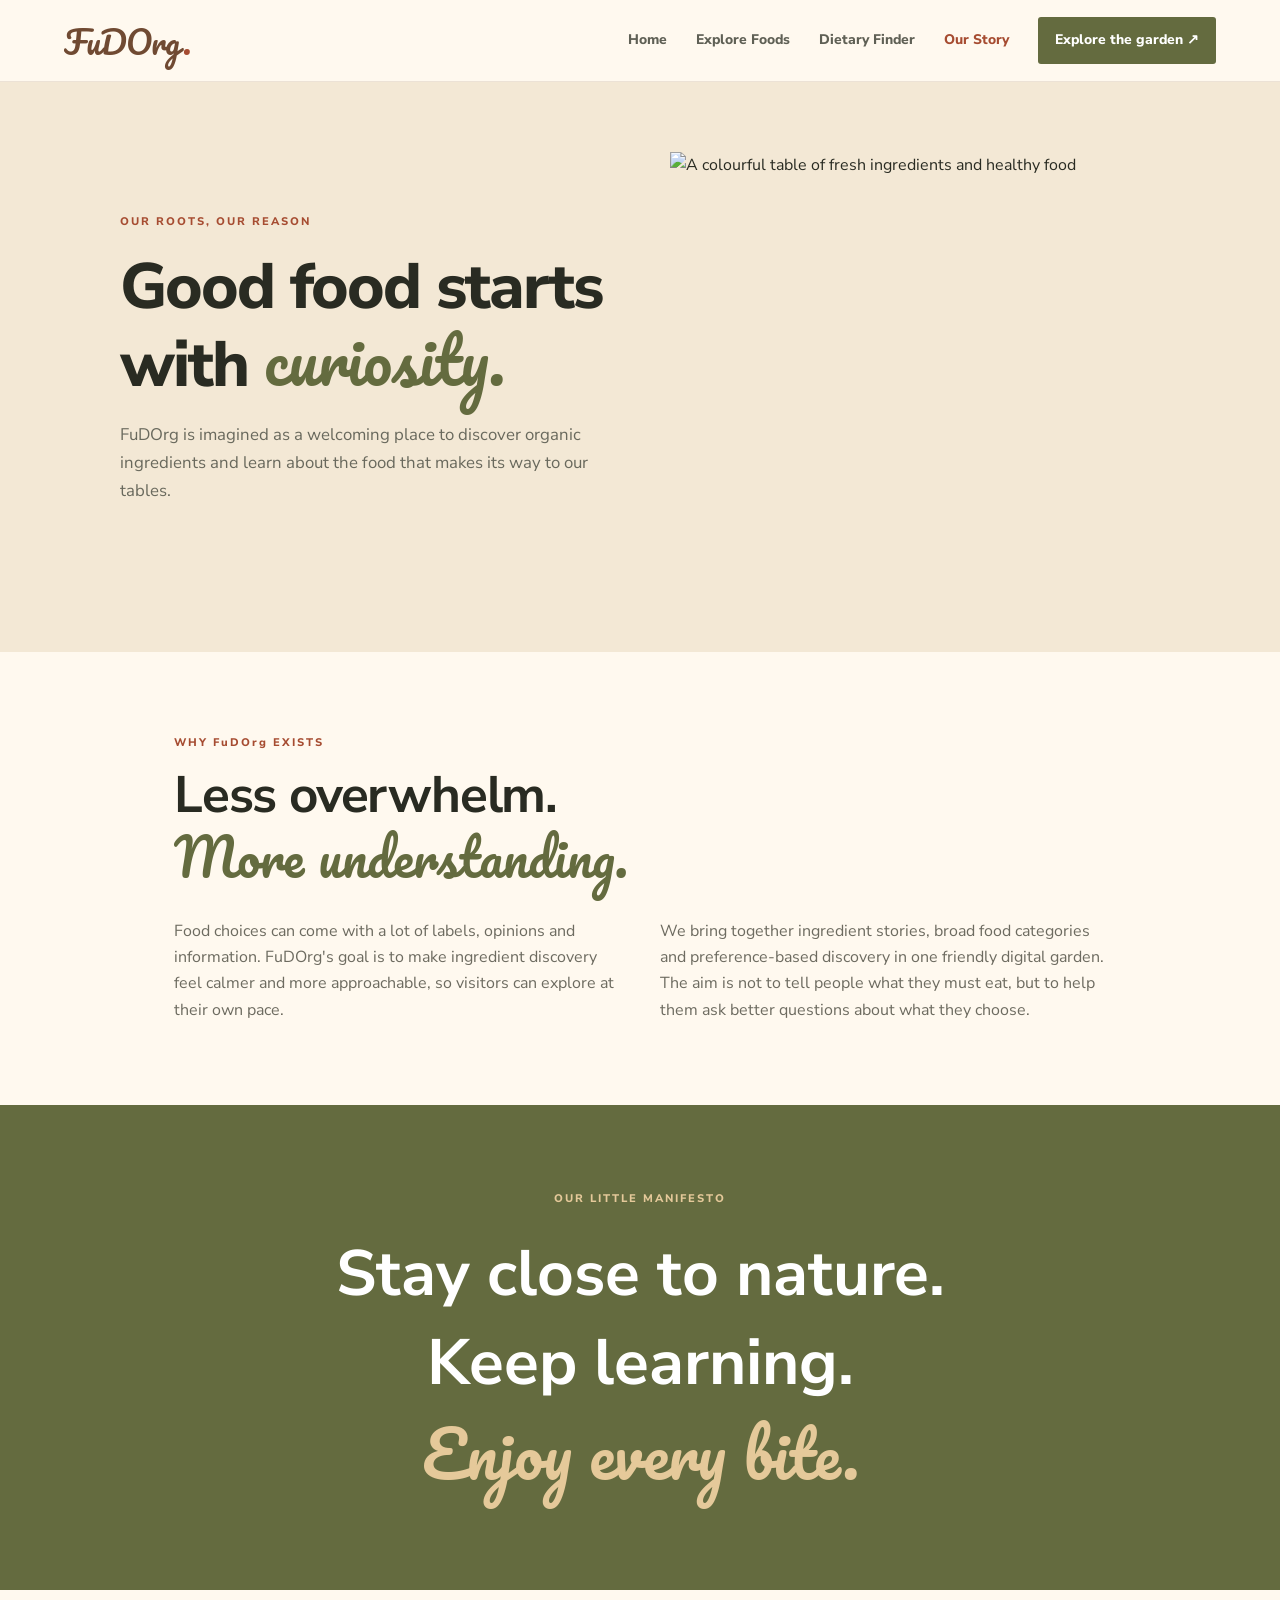
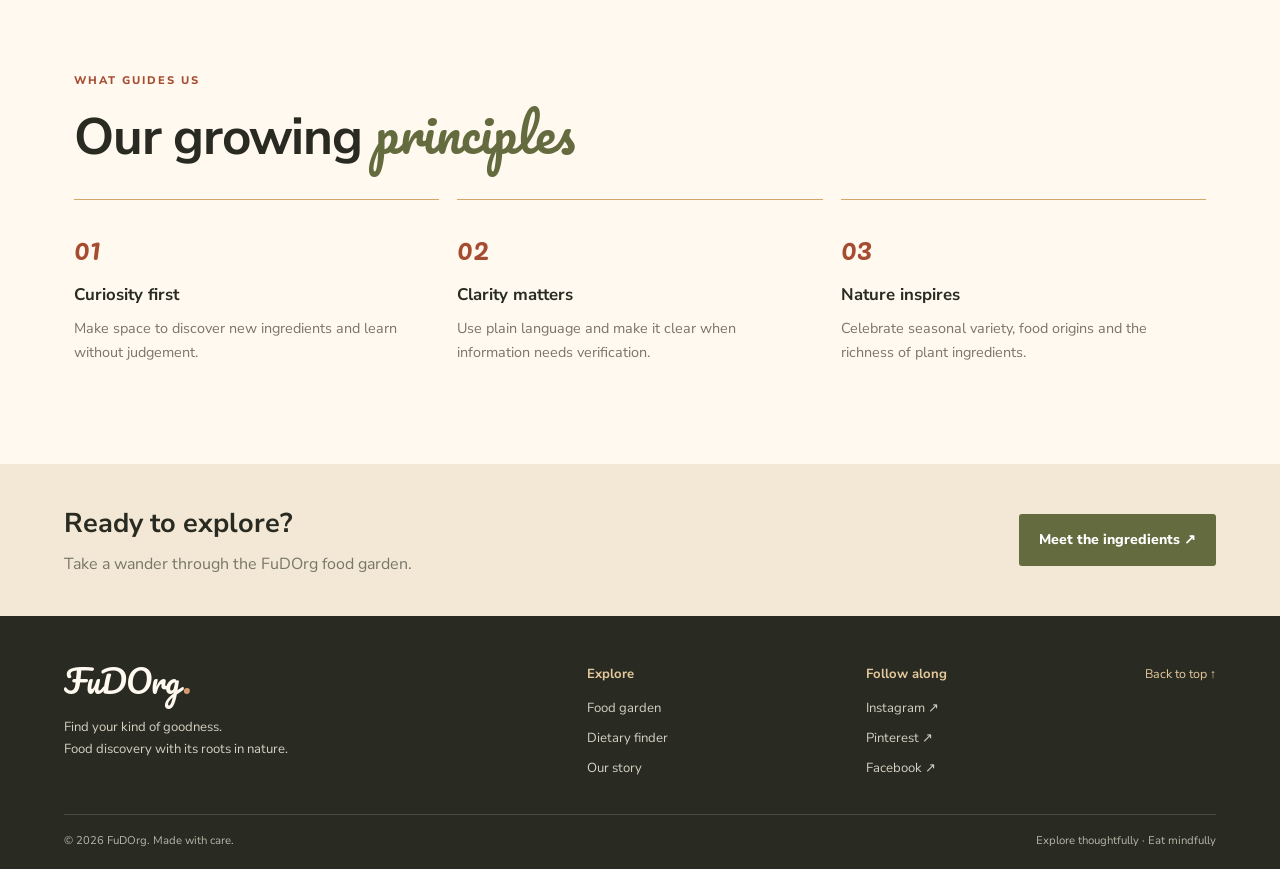
==== about.html @ 455f3f97 "firstCommit" ====
<!doctype html>
<html lang="en"><head><meta charset="utf-8"><meta name="viewport" content="width=device-width, initial-scale=1"><title>Our Story — FuDOrg</title><link rel="preconnect" href="https://fonts.googleapis.com"><link href="https://fonts.googleapis.com/css2?family=Pacifico&family=Nunito+Sans:wght@400;500;600;700;800&display=swap" rel="stylesheet"><link rel="stylesheet" href="assets/style.css"></head><body>
<header class="site-header"><a class="brand" href="index.html">FuDOrg<span>.</span></a><button class="menu-toggle" aria-label="Toggle navigation">☰</button><nav class="nav"><a href="index.html">Home</a><a href="explore.html">Explore Foods</a><a href="dietary-finder.html">Dietary Finder</a><a class="active" href="about.html">Our Story</a><a class="nav-cta" href="explore.html">Explore the garden ↗</a></nav></header>
<main><section class="about-hero"><div><span class="eyebrow">OUR ROOTS, OUR REASON</span><h1>Good food starts<br>with <em>curiosity.</em></h1><p>FuDOrg is imagined as a welcoming place to discover organic ingredients and learn about the food that makes its way to our tables.</p></div><img src="https://images.unsplash.com/photo-1490645935967-10de6ba17061?auto=format&fit=crop&w=1100&q=85" alt="A colourful table of fresh ingredients and healthy food"></section>
<section class="about-story section-wrap"><span class="eyebrow">WHY FuDOrg EXISTS</span><h2>Less overwhelm.<br><em>More understanding.</em></h2><div class="story-columns"><p>Food choices can come with a lot of labels, opinions and information. FuDOrg's goal is to make ingredient discovery feel calmer and more approachable, so visitors can explore at their own pace.</p><p>We bring together ingredient stories, broad food categories and preference-based discovery in one friendly digital garden. The aim is not to tell people what they must eat, but to help them ask better questions about what they choose.</p></div></section>
<section class="manifesto"><div class="manifesto-inner"><span class="eyebrow">OUR LITTLE MANIFESTO</span><h2>Stay close to nature.<br>Keep learning.<br><em>Enjoy every bite.</em></h2></div></section>
<section class="values section-wrap"><div class="section-heading"><div><span class="eyebrow">WHAT GUIDES US</span><h2>Our growing <em>principles</em></h2></div></div><div class="value-grid"><article><span>01</span><h3>Curiosity first</h3><p>Make space to discover new ingredients and learn without judgement.</p></article><article><span>02</span><h3>Clarity matters</h3><p>Use plain language and make it clear when information needs verification.</p></article><article><span>03</span><h3>Nature inspires</h3><p>Celebrate seasonal variety, food origins and the richness of plant ingredients.</p></article></div></section><section class="cta-strip"><div><h2>Ready to explore?</h2><p>Take a wander through the FuDOrg food garden.</p></div><a class="button button-dark" href="explore.html">Meet the ingredients ↗</a></section></main>
<footer class="site-footer"><div class="footer-top"><div><a class="brand footer-brand" href="index.html">FuDOrg<span>.</span></a><p>Find your kind of goodness.<br>Food discovery with its roots in nature.</p></div><div class="footer-links"><strong>Explore</strong><a href="explore.html">Food garden</a><a href="dietary-finder.html">Dietary finder</a><a href="about.html">Our story</a></div><div class="footer-links"><strong>Follow along</strong><a href="#">Instagram ↗</a><a href="#">Pinterest ↗</a><a href="#">Facebook ↗</a></div><a class="back-top" href="#top">Back to top ↑</a></div><div class="footer-bottom"><span>© <span class="year"></span> FuDOrg. Made with care.</span><span>Explore thoughtfully · Eat mindfully</span></div></footer><script src="assets/app.js"></script></body></html>
---- assets/style.css ----
@import url('https://fonts.googleapis.com/css2?family=Pacifico&family=Nunito+Sans:wght@400;500;600;700;800&display=swap');
:root{--oat:#F3E8D5;--olive:#646B3F;--wheat:#D3A66C;--bark:#704A32;--brick:#A64C31;--cream:#FFF9EF;--ink:#292B22;--muted:#777669;--line:#ded5c5;--white:#fffdf8;--script:'Pacifico',cursive;--body:'Nunito Sans',sans-serif;--max:1200px}
*{box-sizing:border-box}html{scroll-behavior:smooth;scroll-padding-top:85px}body{margin:0;background:var(--cream);color:var(--ink);font-family:var(--body);font-size:16px;line-height:1.65}a{color:inherit;text-decoration:none}img{display:block;max-width:100%}button,input,select{font:inherit}button,a{ -webkit-tap-highlight-color:transparent}.site-header{height:82px;padding:0 max(5vw,24px);display:flex;align-items:center;justify-content:space-between;background:rgba(255,249,239,.96);border-bottom:1px solid rgba(112,74,50,.13);position:sticky;top:0;z-index:50;backdrop-filter:blur(12px)}.brand{font-family:var(--script);font-size:2rem;letter-spacing:-1px;color:var(--bark);line-height:1}.brand span{color:var(--brick)}.nav{display:flex;align-items:center;gap:29px;font-size:.87rem;font-weight:800}.nav a:not(.nav-cta){color:#5f6055;transition:color .2s}.nav a:hover,.nav a.active{color:var(--brick)}.nav-cta{background:var(--olive);color:white;padding:12px 17px;border-radius:3px;transition:background .2s,transform .2s}.nav-cta:hover{background:var(--bark);transform:translateY(-2px)}.menu-toggle{display:none;border:0;background:none;font-size:1.5rem;color:var(--bark)}.hero{max-width:var(--max);margin:auto;padding:68px 34px 76px;display:grid;grid-template-columns:1fr 1fr;gap:65px;align-items:center;min-height:590px}.hero-copy{padding:12px 0}.eyebrow{display:block;color:var(--brick);font-size:.69rem;font-weight:800;letter-spacing:2px;line-height:1.6}.hero h1,.page-hero h1,.about-hero h1{font-size:clamp(3rem,6vw,5.3rem);line-height:1.13;letter-spacing:-2px;margin:20px 0;font-weight:800}.hero h1 em,.intro h2 em,.section-heading h2 em,.seasonal h2 em,.page-hero h1 em,.about-hero h1 em,.about-story h2 em,.manifesto h2 em{font-family:var(--script);font-weight:400;color:var(--olive);font-style:normal;letter-spacing:0}.hero-copy>p,.page-hero>p,.about-hero p{max-width:490px;color:#69695d;font-size:1.05rem}.hero-actions{display:flex;align-items:center;gap:25px;margin-top:30px;flex-wrap:wrap}.button{display:inline-flex;justify-content:center;align-items:center;gap:20px;border:0;padding:14px 20px;font-size:.88rem;font-weight:800;cursor:pointer;transition:transform .2s,background .2s;border-radius:3px}.button:hover{transform:translateY(-2px)}.button-dark{background:var(--olive);color:#fff}.button-dark:hover{background:var(--bark)}.button-cream{background:var(--cream);color:var(--bark)}.text-link{font-weight:800;font-size:.88rem;color:var(--bark);border-bottom:1px solid var(--wheat);padding-bottom:3px}.hero-note{display:flex;align-items:center;gap:10px;color:#888374;font-size:.78rem;margin-top:45px}.tiny-leaf{color:var(--brick);font-size:1.3rem}.hero-art{height:475px;position:relative;padding:0 25px 24px 0}.hero-art:before{content:"";position:absolute;inset:24px 0 0 24px;background:var(--oat)}.hero-art>img{position:relative;width:100%;height:100%;object-fit:cover;z-index:1}.image-label{position:absolute;bottom:48px;left:-22px;background:var(--cream);padding:16px 23px;z-index:2;box-shadow:0 8px 30px #33241312}.image-label span,.image-label strong{display:block}.image-label span{font-size:.62rem;letter-spacing:1.5px;color:var(--brick);font-weight:800}.image-label strong{font-family:var(--script);font-size:1.3rem;color:var(--bark);font-weight:400}.round-stamp{position:absolute;right:-18px;top:22px;width:88px;height:88px;border-radius:50%;background:var(--brick);color:white;display:grid;place-content:center;text-align:center;font-size:.65rem;line-height:1.35;letter-spacing:1px;font-weight:800;z-index:3;transform:rotate(9deg);border:1px solid #fff9ef}.section-wrap{max-width:var(--max);margin:0 auto;padding:82px 34px}.intro{display:grid;grid-template-columns:1fr 1fr;gap:70px;align-items:center;border-top:1px solid var(--line)}.intro h2,.section-heading h2,.seasonal h2,.about-story h2{font-size:clamp(2.25rem,4vw,3.6rem);line-height:1.2;letter-spacing:-1.2px;margin:13px 0 0}.intro>p{color:#6c6b60;max-width:500px;margin:0}.section-heading{display:flex;justify-content:space-between;align-items:end;gap:30px;margin-bottom:30px}.family-grid{display:grid;grid-template-columns:repeat(3,1fr);gap:18px}.family-card{position:relative;min-height:370px;overflow:hidden;color:white;background:var(--olive)}.family-card:after{content:"";position:absolute;inset:0;background:linear-gradient(180deg,transparent 25%,rgba(25,29,19,.78) 100%);transition:opacity .3s}.family-card img{position:absolute;inset:0;width:100%;height:100%;object-fit:cover;transition:transform .55s}.family-card:hover img{transform:scale(1.06)}.card-number,.family-card h3,.circle-arrow{position:absolute;z-index:2}.card-number{top:20px;left:20px;font-size:.67rem;font-weight:800;letter-spacing:1.5px}.family-card h3{left:22px;right:52px;bottom:25px;font-family:var(--script);font-weight:400;font-size:1.55rem;line-height:1.3}.circle-arrow{right:20px;bottom:27px;width:34px;height:34px;border:1px solid #ffffff9c;border-radius:50%;display:grid;place-items:center}.seasonal{display:grid;grid-template-columns:1fr 1fr;background:var(--olive);color:white}.seasonal-image{min-height:440px}.seasonal-image img{width:100%;height:100%;object-fit:cover}.seasonal-copy{padding:70px clamp(30px,7vw,100px);align-self:center}.seasonal-copy .eyebrow{color:#e5c99c}.seasonal h2{margin-bottom:20px}.seasonal h2 em{color:#e4c79a}.seasonal-copy p{color:#f2eee3c9;max-width:440px;margin-bottom:27px}.seasonal-copy small{display:block;margin-top:14px;color:#f2eee3a8;font-size:.7rem}.values .section-heading>p{max-width:330px;color:var(--muted)}.value-grid{display:grid;grid-template-columns:repeat(3,1fr);gap:18px}.value-grid article{border-top:1px solid var(--wheat);padding:24px 20px 18px 0}.value-grid article>span{font-family:var(--script);font-size:1.8rem;color:var(--brick)}.value-grid h3{margin:10px 0 8px;font-size:1.05rem}.value-grid p{margin:0;color:var(--muted);font-size:.9rem}.newsletter{background:var(--oat);padding:55px max(7vw,34px);display:grid;grid-template-columns:1fr 1fr;gap:50px;align-items:center}.newsletter h2{font-size:2.5rem;line-height:1.2;margin:12px 0;font-weight:800}.newsletter p{color:#6e6a5c;margin-bottom:0}.newsletter-form{display:grid;grid-template-columns:1fr auto;gap:0}.newsletter-form input{min-width:0;padding:15px 16px;border:1px solid #d3c6b0;background:var(--cream);outline-color:var(--olive)}.newsletter-form button{border:0;background:var(--brick);color:white;padding:0 20px;font-weight:800;cursor:pointer}.newsletter-form small{grid-column:1/-1;color:#837b6c;font-size:.72rem;margin-top:9px}.site-footer{background:#292b22;color:#f8f0e3;padding:48px max(5vw,24px) 18px}.footer-top{max-width:var(--max);margin:auto;display:grid;grid-template-columns:2fr 1fr 1fr auto;gap:35px;padding-bottom:35px}.footer-brand{color:var(--cream);display:inline-block}.footer-brand span{color:#d69a6f}.footer-top>div:first-child p{font-size:.82rem;color:#d5d0c3;margin-top:15px}.footer-links{display:flex;flex-direction:column;gap:8px;font-size:.82rem;color:#d5d0c3}.footer-links strong{color:#e5c99c;margin-bottom:5px}.footer-links a:hover,.back-top:hover{color:#e5c99c}.back-top{font-size:.78rem;color:#e5c99c;white-space:nowrap}.footer-bottom{max-width:var(--max);margin:auto;border-top:1px solid #ffffff26;padding-top:17px;display:flex;justify-content:space-between;gap:15px;font-size:.7rem;color:#b8b4a8}
.page-hero{text-align:center;padding:85px 24px 75px}.page-hero h1{font-size:clamp(2.8rem,6vw,4.8rem);margin:14px 0}.page-hero>p{max-width:610px;margin:0 auto}.page-hero-green{background:var(--olive);color:white}.page-hero-green .eyebrow{color:#e7c99a}.page-hero-green h1 em{color:#e7c99a}.page-hero-green>p{color:#f8f0e3d9}.page-hero-cream{background:var(--oat)}.search-bar{max-width:600px;margin:30px auto 0;background:var(--cream);display:flex;align-items:center;padding:5px 8px 5px 17px;border:1px solid #ffffff4d;gap:10px;color:var(--bark)}.search-bar>span{font-size:1.7rem}.search-bar input{border:0;outline:0;flex:1;min-width:0;background:transparent;padding:12px 0;color:var(--ink)}.search-bar button{border:0;background:var(--oat);padding:9px 12px;color:var(--bark);cursor:pointer;font-size:.8rem;font-weight:800}.explore-layout{display:grid;grid-template-columns:230px 1fr;gap:45px;align-items:start}.filter-panel{background:#f4ecdf;padding:23px;position:sticky;top:105px}.filter-panel h3{margin:8px 0 17px}.category-filters{display:flex;flex-direction:column;gap:4px}.filter-chip{border:0;text-align:left;padding:10px 11px;background:transparent;color:#5d5b4e;cursor:pointer;font-size:.86rem;display:flex;justify-content:space-between}.filter-chip:hover,.filter-chip.selected{background:var(--olive);color:white}.filter-note{margin-top:25px;border-top:1px solid #d9cdb9;padding-top:16px;color:#777264;font-size:.75rem}.filter-note span{color:var(--brick);font-size:1.3rem}.filter-note p{margin:4px 0}.results-head{display:flex;justify-content:space-between;align-items:center;margin-bottom:18px}.results-head p{font-weight:800;font-size:.85rem;margin:0}.results-head select{border:1px solid var(--line);background:transparent;padding:9px;color:var(--ink)}.ingredient-grid{display:grid;grid-template-columns:repeat(3,1fr);gap:16px}.ingredient-card{background:#f4ecdf;cursor:pointer;transition:transform .25s,box-shadow .25s;min-width:0}.ingredient-card:hover{transform:translateY(-4px);box-shadow:0 12px 28px #3d2a1715}.ingredient-card img{width:100%;height:155px;object-fit:cover}.ingredient-card-content{padding:14px}.ingredient-card .food-category{font-size:.62rem;font-weight:800;letter-spacing:1px;color:var(--brick);text-transform:uppercase}.ingredient-card h3{font-family:var(--script);font-size:1.2rem;font-weight:400;margin:5px 0;color:var(--bark)}.ingredient-card p{font-size:.77rem;color:#777264;line-height:1.5;margin:0}.ingredient-card .card-more{display:inline-block;margin-top:12px;font-size:.72rem;font-weight:800;color:var(--olive)}.empty-state{padding:35px;background:#f4ecdf;text-align:center;color:var(--muted)}.quote-band{background:var(--oat);text-align:center;padding:55px 24px}.quote-band p{font-family:var(--script);font-size:clamp(1.35rem,3vw,2.2rem);color:var(--bark);margin:0 0 12px}.quote-band span{font-size:.65rem;font-weight:800;letter-spacing:2px;color:var(--brick)}.modal-backdrop{position:fixed;inset:0;background:#171a14c9;z-index:100;display:grid;place-items:center;padding:20px}.modal-backdrop[hidden]{display:none}.ingredient-modal{background:var(--cream);width:min(760px,100%);max-height:90vh;overflow:auto;display:grid;grid-template-columns:.85fr 1fr;position:relative}.ingredient-modal>img{height:100%;min-height:360px;object-fit:cover}.modal-content{padding:35px 30px}.modal-content h2{font-family:var(--script);font-size:2rem;color:var(--bark);font-weight:400;margin:8px 0}.modal-content>p{color:#6f6b5e;font-size:.9rem}.modal-close{position:absolute;top:10px;right:10px;width:36px;height:36px;border:0;border-radius:50%;background:var(--cream);font-size:1.6rem;cursor:pointer;z-index:2}.modal-facts{display:grid;grid-template-columns:1fr 1fr;gap:12px;margin:25px 0}.modal-facts div{background:var(--oat);padding:13px}.modal-facts small,.modal-facts strong{display:block}.modal-facts small{font-size:.58rem;letter-spacing:1px;color:var(--brick);font-weight:800}.modal-facts strong{font-size:.85rem;margin-top:5px}.modal-content .modal-disclaimer{font-size:.7rem;border-top:1px solid var(--line);padding-top:13px}.finder-wrap{display:grid;grid-template-columns:.8fr 1.2fr;gap:65px;align-items:start}.finder-intro h2{font-size:3rem;line-height:1.2;margin:14px 0}.finder-intro h2 em{font-family:var(--script);font-weight:400;color:var(--olive)}.finder-intro>p{color:var(--muted)}.finder-decoration{margin-top:45px;color:var(--brick);font-size:2.7rem;line-height:1.1}.finder-decoration span{font-size:1rem;font-family:var(--script);color:var(--olive)}.finder-card{background:#f4ecdf;padding:30px}.finder-card fieldset{border:0;padding:0;margin:0 0 22px}.finder-card legend{font-weight:800;margin-bottom:15px}.check-option{display:flex;align-items:flex-start;gap:13px;padding:15px 0;border-bottom:1px solid #ded3c0;cursor:pointer}.check-option input{position:absolute;opacity:0}.checkmark{width:21px;height:21px;border:1px solid #a79b84;flex:0 0 21px;margin-top:3px;background:var(--cream);display:grid;place-items:center}.check-option input:checked+.checkmark{background:var(--olive);border-color:var(--olive)}.check-option input:checked+.checkmark:after{content:"✓";color:white;font-size:.85rem}.check-option input:focus-visible+.checkmark{outline:2px solid var(--brick);outline-offset:3px}.check-option strong,.check-option small{display:block}.check-option strong{font-size:.9rem}.check-option small{color:#777264;font-size:.78rem;margin-top:3px}.button-full{width:100%}.reset-link{display:block;border:0;background:none;margin:12px auto 0;text-decoration:underline;color:#746b5b;font-size:.8rem;cursor:pointer}.finder-results{margin-top:22px;padding-top:20px;border-top:1px solid #d4c6b0}.finder-results h3{font-family:var(--script);font-size:1.45rem;font-weight:400;color:var(--bark)}.result-tags{display:flex;gap:8px;flex-wrap:wrap}.result-tag{background:var(--olive);color:white;padding:7px 11px;font-size:.78rem}.finder-results p{color:var(--muted);font-size:.8rem}.disclaimer{display:flex;gap:15px;align-items:flex-start;padding-top:0;color:#777264;font-size:.82rem}.disclaimer>span{color:var(--brick);font-size:1.5rem}.disclaimer p{margin:0}.about-hero{display:grid;grid-template-columns:1fr 1fr;gap:60px;align-items:center;padding:70px max(5vw,34px);background:var(--oat)}.about-hero>div{max-width:520px;justify-self:end}.about-hero img{width:100%;height:430px;object-fit:cover}.about-hero h1{font-size:clamp(2.7rem,5vw,4.7rem)}.about-story{max-width:1000px}.about-story h2{margin-bottom:25px}.story-columns{display:grid;grid-template-columns:1fr 1fr;gap:40px;color:#6d6b60}.story-columns p{margin:0}.manifesto{background:var(--olive);color:white;text-align:center;padding:85px 24px}.manifesto .eyebrow{color:#e5c99a}.manifesto h2{font-size:clamp(2.3rem,5vw,4rem);line-height:1.4;margin:22px 0 0}.manifesto h2 em{color:#e5c99a}.cta-strip{background:var(--oat);padding:38px max(5vw,34px);display:flex;align-items:center;justify-content:space-between;gap:20px}.cta-strip h2{font-size:1.7rem;margin:0}.cta-strip p{margin:4px 0 0;color:var(--muted)}.sr-only{position:absolute;width:1px;height:1px;padding:0;margin:-1px;overflow:hidden;clip:rect(0,0,0,0);white-space:nowrap;border:0}
@media(max-width:900px){.nav{gap:16px}.nav a{font-size:.8rem}.hero{gap:35px}.hero-art{height:420px}.explore-layout{grid-template-columns:190px 1fr;gap:25px}.ingredient-grid{grid-template-columns:repeat(2,1fr)}.footer-top{grid-template-columns:1.5fr 1fr 1fr}.back-top{grid-column:1/-1}.finder-wrap{gap:30px}.about-hero{gap:30px}.about-hero img{height:360px}}
@media(max-width:680px){.site-header{height:70px;padding:0 20px}.brand{font-size:1.8rem}.menu-toggle{display:block}.nav{display:none;position:absolute;top:69px;left:0;right:0;padding:18px 22px 24px;background:var(--cream);border-bottom:1px solid var(--line);flex-direction:column;align-items:stretch;gap:15px}.nav.open{display:flex}.nav-cta{text-align:center}.hero{padding:42px 22px 55px;grid-template-columns:1fr;gap:35px}.hero h1{font-size:3.35rem}.hero-art{height:360px;margin-left:12px}.image-label{left:-12px}.round-stamp{right:-8px}.section-wrap{padding:58px 22px}.intro{grid-template-columns:1fr;gap:20px}.section-heading{align-items:flex-start;flex-direction:column;gap:15px}.family-grid{grid-template-columns:1fr}.family-card{min-height:330px}.seasonal{grid-template-columns:1fr}.seasonal-image{min-height:260px;height:260px}.seasonal-copy{padding:45px 24px}.value-grid{grid-template-columns:1fr;gap:5px}.value-grid article{padding:18px 0}.newsletter{grid-template-columns:1fr;padding:42px 22px;gap:25px}.newsletter h2{font-size:2.2rem}.newsletter-form{grid-template-columns:1fr}.newsletter-form button{padding:14px}.footer-top{grid-template-columns:1fr 1fr;gap:28px}.footer-top>div:first-child{grid-column:1/-1}.footer-bottom{flex-direction:column;gap:4px}.page-hero{padding:58px 20px 50px}.page-hero h1{font-size:3rem}.explore-layout{grid-template-columns:1fr;gap:25px}.filter-panel{position:static;padding:18px}.category-filters{display:grid;grid-template-columns:1fr 1fr}.filter-note{display:none}.ingredient-grid{grid-template-columns:repeat(2,minmax(0,1fr));gap:10px}.ingredient-card img{height:125px}.ingredient-card-content{padding:11px}.ingredient-card h3{font-size:1.08rem}.ingredient-card p{font-size:.72rem}.search-bar{margin-top:23px}.results-head{gap:10px}.results-head select{max-width:130px}.ingredient-modal{grid-template-columns:1fr;max-height:92vh}.ingredient-modal>img{height:210px;min-height:0;width:100%}.modal-content{padding:23px}.finder-wrap{grid-template-columns:1fr;gap:25px}.finder-intro h2{font-size:2.5rem}.finder-decoration{display:none}.finder-card{padding:20px}.disclaimer{padding-top:0}.about-hero{grid-template-columns:1fr;padding:48px 22px;gap:25px}.about-hero>div{justify-self:start}.about-hero img{height:280px}.story-columns{grid-template-columns:1fr;gap:15px}.manifesto{padding:60px 20px}.cta-strip{padding:32px 22px;align-items:flex-start;flex-direction:column}.back-top{grid-column:auto}}
@media(prefers-reduced-motion:reduce){html{scroll-behavior:auto}*,*:before,*:after{animation-duration:.01ms!important;transition-duration:.01ms!important}}
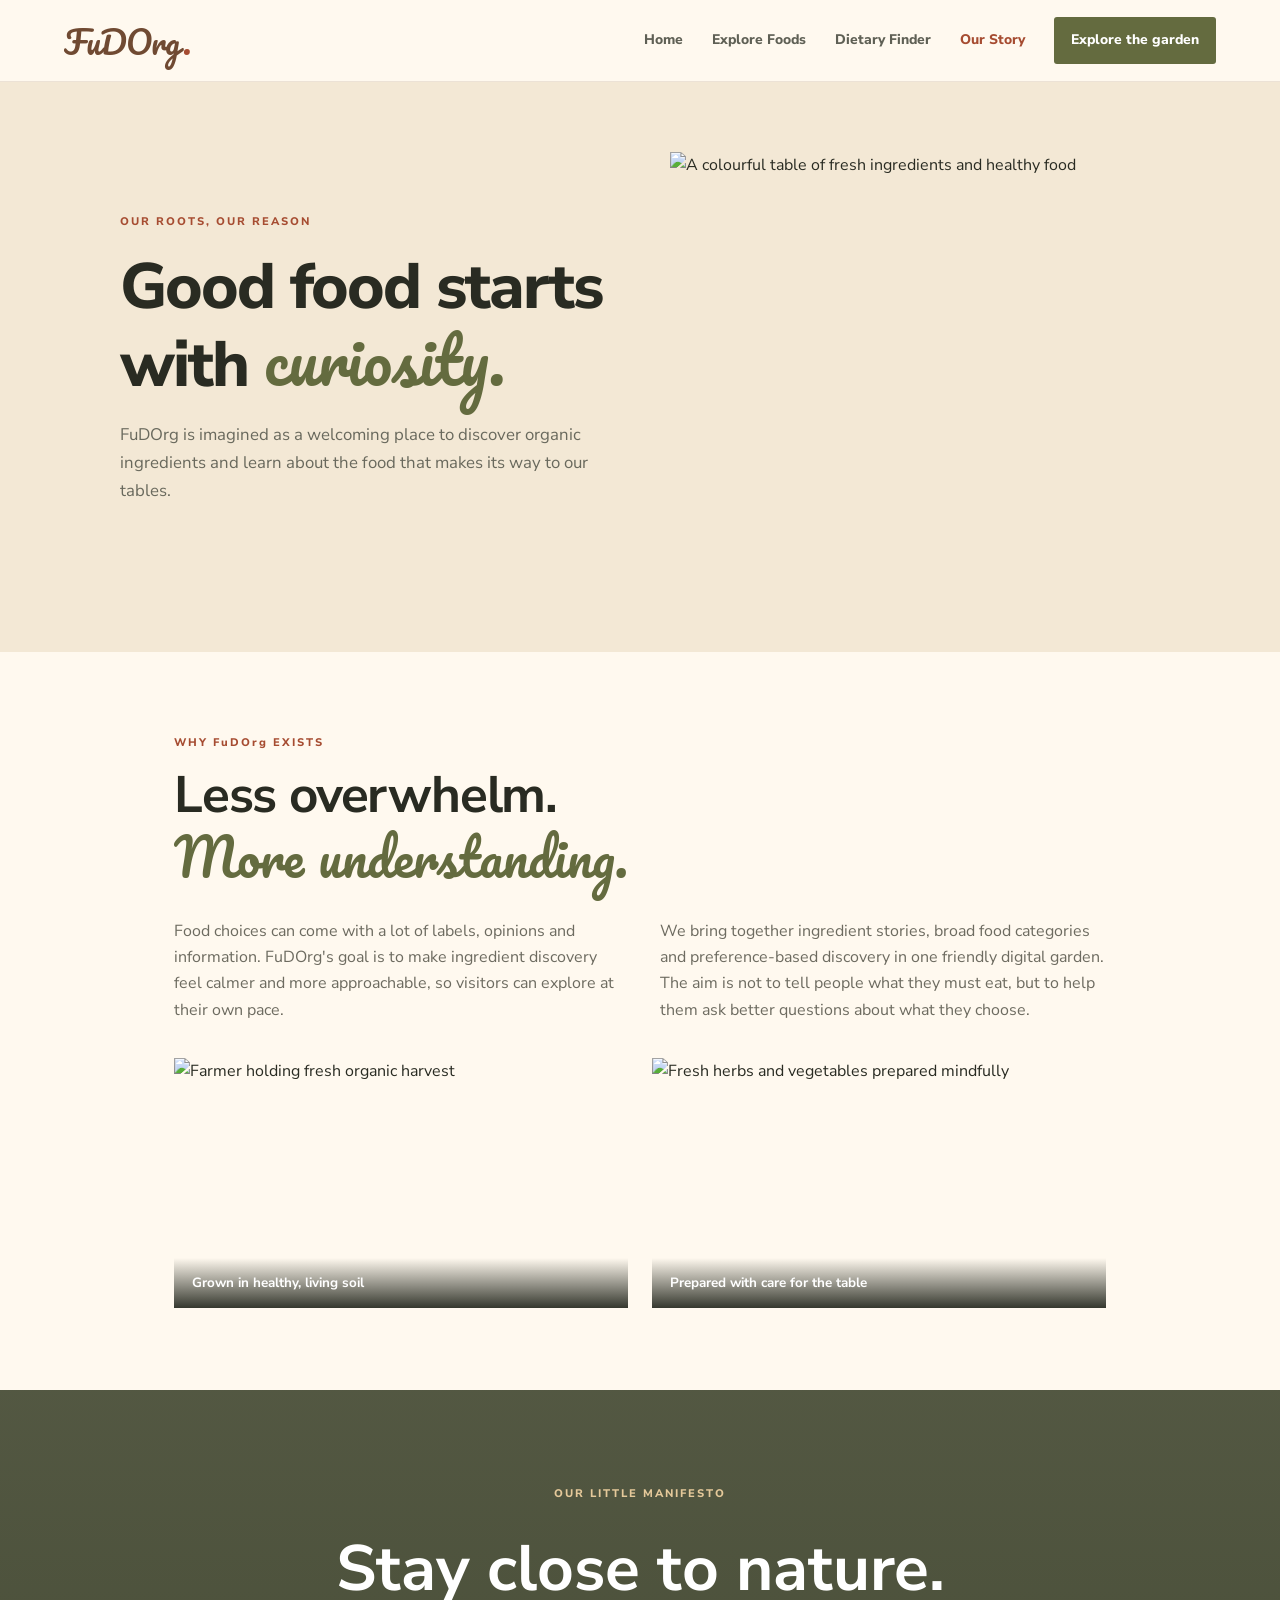
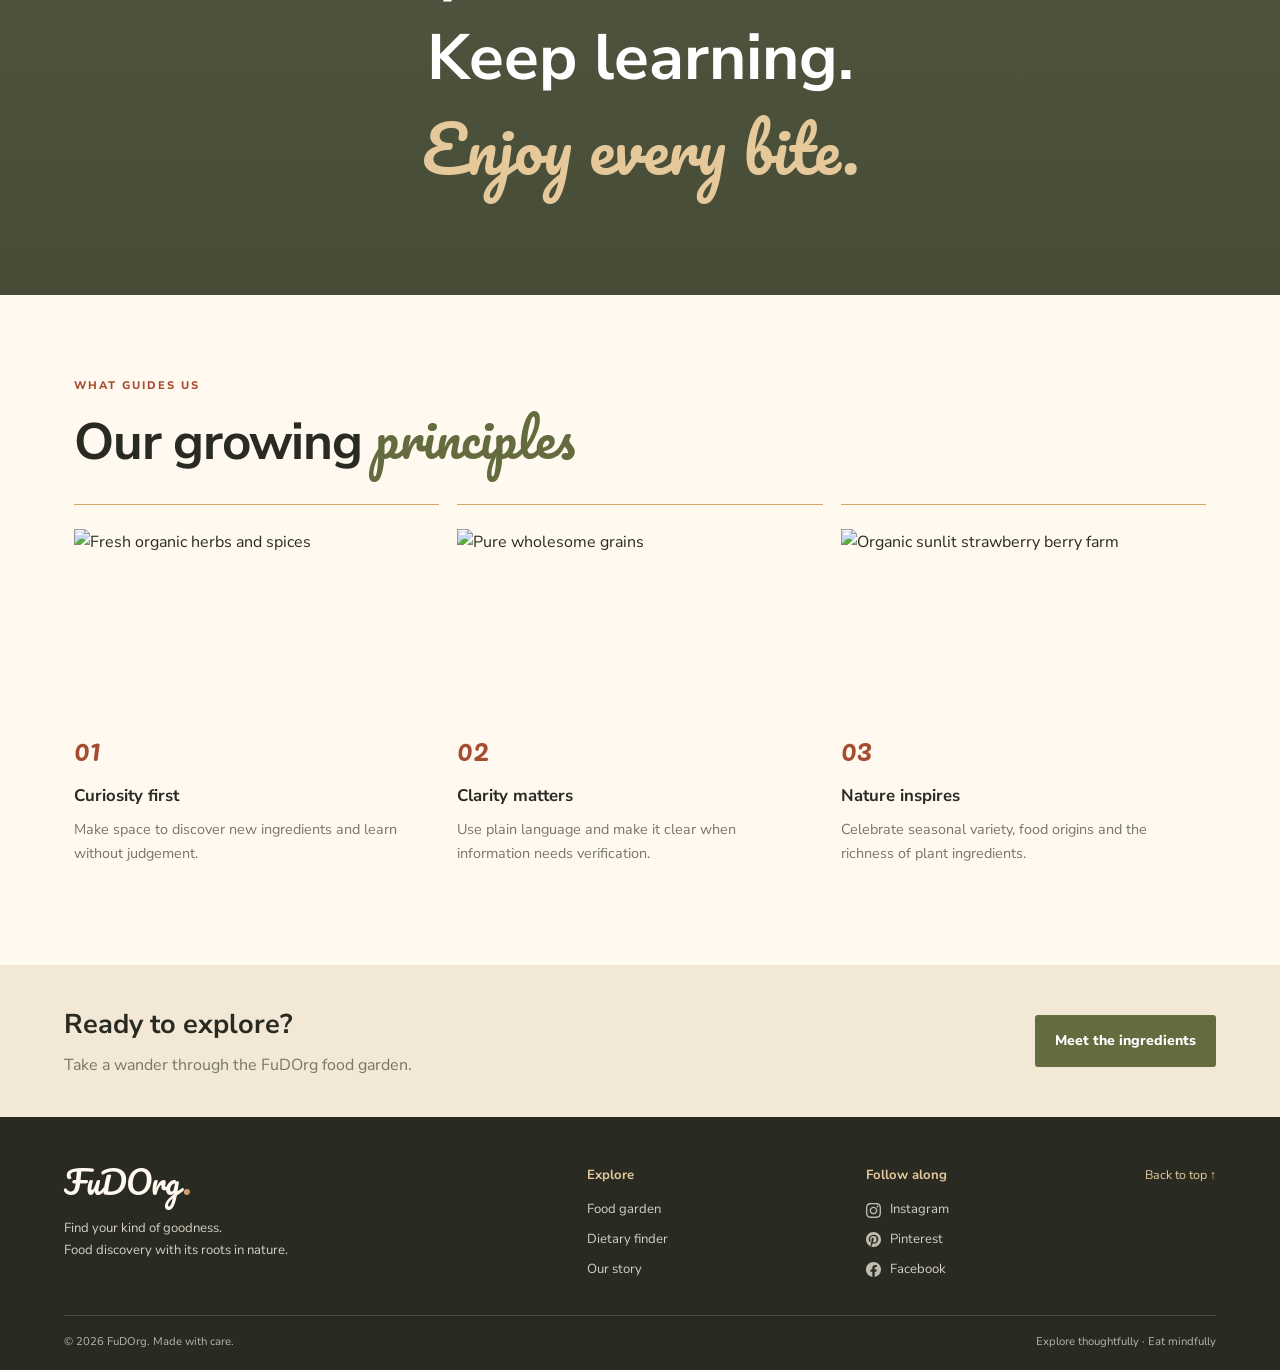
==== commit 29b9d058: "secondcommit" ====
--- a/about.html
+++ b/about.html
@@ -1,8 +1,121 @@
 <!doctype html>
-<html lang="en"><head><meta charset="utf-8"><meta name="viewport" content="width=device-width, initial-scale=1"><title>Our Story — FuDOrg</title><link rel="preconnect" href="https://fonts.googleapis.com"><link href="https://fonts.googleapis.com/css2?family=Pacifico&family=Nunito+Sans:wght@400;500;600;700;800&display=swap" rel="stylesheet"><link rel="stylesheet" href="assets/style.css"></head><body>
-<header class="site-header"><a class="brand" href="index.html">FuDOrg<span>.</span></a><button class="menu-toggle" aria-label="Toggle navigation">☰</button><nav class="nav"><a href="index.html">Home</a><a href="explore.html">Explore Foods</a><a href="dietary-finder.html">Dietary Finder</a><a class="active" href="about.html">Our Story</a><a class="nav-cta" href="explore.html">Explore the garden ↗</a></nav></header>
-<main><section class="about-hero"><div><span class="eyebrow">OUR ROOTS, OUR REASON</span><h1>Good food starts<br>with <em>curiosity.</em></h1><p>FuDOrg is imagined as a welcoming place to discover organic ingredients and learn about the food that makes its way to our tables.</p></div><img src="https://images.unsplash.com/photo-1490645935967-10de6ba17061?auto=format&fit=crop&w=1100&q=85" alt="A colourful table of fresh ingredients and healthy food"></section>
-<section class="about-story section-wrap"><span class="eyebrow">WHY FuDOrg EXISTS</span><h2>Less overwhelm.<br><em>More understanding.</em></h2><div class="story-columns"><p>Food choices can come with a lot of labels, opinions and information. FuDOrg's goal is to make ingredient discovery feel calmer and more approachable, so visitors can explore at their own pace.</p><p>We bring together ingredient stories, broad food categories and preference-based discovery in one friendly digital garden. The aim is not to tell people what they must eat, but to help them ask better questions about what they choose.</p></div></section>
-<section class="manifesto"><div class="manifesto-inner"><span class="eyebrow">OUR LITTLE MANIFESTO</span><h2>Stay close to nature.<br>Keep learning.<br><em>Enjoy every bite.</em></h2></div></section>
-<section class="values section-wrap"><div class="section-heading"><div><span class="eyebrow">WHAT GUIDES US</span><h2>Our growing <em>principles</em></h2></div></div><div class="value-grid"><article><span>01</span><h3>Curiosity first</h3><p>Make space to discover new ingredients and learn without judgement.</p></article><article><span>02</span><h3>Clarity matters</h3><p>Use plain language and make it clear when information needs verification.</p></article><article><span>03</span><h3>Nature inspires</h3><p>Celebrate seasonal variety, food origins and the richness of plant ingredients.</p></article></div></section><section class="cta-strip"><div><h2>Ready to explore?</h2><p>Take a wander through the FuDOrg food garden.</p></div><a class="button button-dark" href="explore.html">Meet the ingredients ↗</a></section></main>
-<footer class="site-footer"><div class="footer-top"><div><a class="brand footer-brand" href="index.html">FuDOrg<span>.</span></a><p>Find your kind of goodness.<br>Food discovery with its roots in nature.</p></div><div class="footer-links"><strong>Explore</strong><a href="explore.html">Food garden</a><a href="dietary-finder.html">Dietary finder</a><a href="about.html">Our story</a></div><div class="footer-links"><strong>Follow along</strong><a href="#">Instagram ↗</a><a href="#">Pinterest ↗</a><a href="#">Facebook ↗</a></div><a class="back-top" href="#top">Back to top ↑</a></div><div class="footer-bottom"><span>© <span class="year"></span> FuDOrg. Made with care.</span><span>Explore thoughtfully · Eat mindfully</span></div></footer><script src="assets/app.js"></script></body></html>+<html lang="en">
+
+<head>
+    <meta charset="utf-8">
+    <meta name="viewport" content="width=device-width, initial-scale=1">
+    <title>Our Story — FuDOrg</title>
+    <link rel="preconnect" href="https://fonts.googleapis.com">
+    <link
+        href="https://fonts.googleapis.com/css2?family=Pacifico&family=Nunito+Sans:wght@400;500;600;700;800&display=swap"
+        rel="stylesheet">
+    <link rel="stylesheet" href="assets/style.css">
+</head>
+
+<body>
+    <header class="site-header"><a class="brand" href="index.html">FuDOrg<span>.</span></a><button class="menu-toggle"
+            aria-label="Toggle navigation">☰</button>
+        <nav class="nav"><a href="index.html">Home</a><a href="explore.html">Explore Foods</a><a
+                href="dietary-finder.html">Dietary Finder</a><a class="active" href="about.html">Our Story</a><a
+                class="nav-cta" href="explore.html">Explore the garden</a></nav>
+    </header>
+    <main>
+        <section class="about-hero">
+            <div><span class="eyebrow">OUR ROOTS, OUR REASON</span>
+                <h1>Good food starts<br>with <em>curiosity.</em></h1>
+                <p>FuDOrg is imagined as a welcoming place to discover organic ingredients and learn about the food that
+                    makes its way to our tables.</p>
+            </div><img
+                src="https://images.unsplash.com/photo-1490645935967-10de6ba17061?auto=format&fit=crop&w=1100&q=85"
+                alt="A colourful table of fresh ingredients and healthy food">
+        </section>
+        <section class="about-story section-wrap"><span class="eyebrow">WHY FuDOrg EXISTS</span>
+            <h2>Less overwhelm.<br><em>More understanding.</em></h2>
+            <div class="story-columns">
+                <p>Food choices can come with a lot of labels, opinions and information. FuDOrg's goal is to make
+                    ingredient discovery feel calmer and more approachable, so visitors can explore at their own pace.
+                </p>
+                <p>We bring together ingredient stories, broad food categories and preference-based discovery in one
+                    friendly digital garden. The aim is not to tell people what they must eat, but to help them ask
+                    better questions about what they choose.</p>
+            </div>
+            <div class="story-gallery">
+                <div class="story-photo-card">
+                    <img src="https://images.unsplash.com/photo-1595974482597-4b8da8879bc5?auto=format&fit=crop&w=800&q=80" alt="Farmer holding fresh organic harvest" loading="lazy">
+                    <span>Grown in healthy, living soil</span>
+                </div>
+                <div class="story-photo-card">
+                    <img src="https://images.unsplash.com/photo-1556910103-1c02745aae4d?auto=format&fit=crop&w=800&q=80" alt="Fresh herbs and vegetables prepared mindfully" loading="lazy">
+                    <span>Prepared with care for the table</span>
+                </div>
+            </div>
+        </section>
+        <section class="manifesto">
+            <div class="manifesto-inner"><span class="eyebrow">OUR LITTLE MANIFESTO</span>
+                <h2>Stay close to nature.<br>Keep learning.<br><em>Enjoy every bite.</em></h2>
+            </div>
+        </section>
+        <section class="values section-wrap">
+            <div class="section-heading">
+                <div><span class="eyebrow">WHAT GUIDES US</span>
+                    <h2>Our growing <em>principles</em></h2>
+                </div>
+            </div>
+            <div class="value-grid">
+                <article>
+                    <img class="value-card-img" src="https://images.unsplash.com/photo-1506484381205-f7945653044d?auto=format&fit=crop&w=600&q=80" alt="Fresh organic herbs and spices" loading="lazy">
+                    <span>01</span>
+                    <h3>Curiosity first</h3>
+                    <p>Make space to discover new ingredients and learn without judgement.</p>
+                </article>
+                <article>
+                    <img class="value-card-img" src="https://images.unsplash.com/photo-1586201375761-83865001e31c?auto=format&fit=crop&w=600&q=80" alt="Pure wholesome grains" loading="lazy">
+                    <span>02</span>
+                    <h3>Clarity matters</h3>
+                    <p>Use plain language and make it clear when information needs verification.</p>
+                </article>
+                <article>
+                    <img class="value-card-img" src="https://images.unsplash.com/photo-1464226184884-fa280b87c399?auto=format&fit=crop&w=600&q=80" alt="Organic sunlit strawberry berry farm" loading="lazy">
+                    <span>03</span>
+                    <h3>Nature inspires</h3>
+                    <p>Celebrate seasonal variety, food origins and the richness of plant ingredients.</p>
+                </article>
+            </div>
+        </section>
+        <section class="cta-strip">
+            <div>
+                <h2>Ready to explore?</h2>
+                <p>Take a wander through the FuDOrg food garden.</p>
+            </div><a class="button button-dark" href="explore.html">Meet the ingredients</a>
+        </section>
+    </main>
+    <footer class="site-footer">
+        <div class="footer-top">
+            <div><a class="brand footer-brand" href="index.html">FuDOrg<span>.</span></a>
+                <p>Find your kind of goodness.<br>Food discovery with its roots in nature.</p>
+            </div>
+            <div class="footer-links"><strong>Explore</strong><a href="explore.html">Food garden</a><a
+                    href="dietary-finder.html">Dietary finder</a><a href="about.html">Our story</a></div>
+            <div class="footer-links">
+                <strong>Follow along</strong>
+                <a href="#" class="social-link" aria-label="Instagram">
+                    <svg class="social-icon" viewBox="0 0 24 24" width="16" height="16" fill="currentColor" aria-hidden="true"><path d="M12 2.163c3.204 0 3.584.012 4.85.07 3.252.148 4.771 1.691 4.919 4.919.058 1.265.069 1.645.069 4.849 0 3.205-.012 3.584-.069 4.849-.149 3.225-1.664 4.771-4.919 4.919-1.266.058-1.644.07-4.85.07-3.204 0-3.584-.012-4.849-.07-3.26-.149-4.771-1.699-4.919-4.92-.058-1.265-.07-1.644-.07-4.849 0-3.204.013-3.583.07-4.849.149-3.227 1.664-4.771 4.919-4.919 1.266-.057 1.645-.069 4.849-.069zm0-2.163c-3.259 0-3.667.014-4.947.072-4.358.2-6.78 2.618-6.98 6.98-.059 1.281-.073 1.689-.073 4.948 0 3.259.014 3.668.072 4.948.2 4.358 2.618 6.78 6.98 6.98 1.281.058 1.689.072 4.948.072 3.259 0 3.668-.014 4.948-.072 4.354-.2 6.782-2.618 6.979-6.98.059-1.28.073-1.689.073-4.948 0-3.259-.014-3.667-.072-4.947-.196-4.354-2.617-6.78-6.979-6.98-1.281-.059-1.69-.073-4.949-.073zm0 5.838c-3.403 0-6.162 2.759-6.162 6.162s2.759 6.163 6.162 6.163 6.162-2.759 6.162-6.163c0-3.403-2.759-6.162-6.162-6.162zm0 10.162c-2.209 0-4-1.79-4-4 0-2.209 1.791-4 4-4s4 1.791 4 4c0 2.21-1.791 4-4 4zm6.406-11.845c-.796 0-1.441.645-1.441 1.44s.645 1.44 1.441 1.44c.795 0 1.439-.645 1.439-1.44s-.644-1.44-1.439-1.44z"/></svg>
+                    <span>Instagram</span>
+                </a>
+                <a href="#" class="social-link" aria-label="Pinterest">
+                    <svg class="social-icon" viewBox="0 0 24 24" width="16" height="16" fill="currentColor" aria-hidden="true"><path d="M12.017 0C5.396 0 .029 5.367.029 11.987c0 5.079 3.158 9.417 7.618 11.162-.105-.949-.199-2.403.041-3.439.219-.937 1.406-5.957 1.406-5.957s-.359-.72-.359-1.781c0-1.663.967-2.911 2.168-2.911 1.024 0 1.518.769 1.518 1.69 0 1.026-.653 2.56-1.002 3.982-.283 1.194.599 2.164 1.777 2.164 2.133 0 3.77-2.249 3.77-5.495 0-2.873-2.064-4.882-5.012-4.882-3.414 0-5.418 2.561-5.418 5.207 0 1.031.397 2.138.893 2.738a.36.36 0 0 1 .083.345l-.333 1.36c-.053.22-.174.267-.402.161-1.499-.698-2.436-2.889-2.436-4.649 0-3.785 2.75-7.262 7.929-7.262 4.163 0 7.398 2.967 7.398 6.931 0 4.136-2.607 7.464-6.227 7.464-1.216 0-2.359-.631-2.75-1.378l-.748 2.853c-.271 1.043-1.002 2.35-1.492 3.146C9.57 23.812 10.763 24 12.017 24c6.627 0 11.983-5.367 11.983-11.987C24 5.367 18.644 0 12.017 0z"/></svg>
+                    <span>Pinterest</span>
+                </a>
+                <a href="#" class="social-link" aria-label="Facebook">
+                    <svg class="social-icon" viewBox="0 0 24 24" width="16" height="16" fill="currentColor" aria-hidden="true"><path d="M24 12.073c0-6.627-5.373-12-12-12s-12 5.373-12 12c0 5.99 4.388 10.954 10.125 11.854v-8.385H7.078v-3.47h3.047V9.43c0-3.007 1.792-4.669 4.533-4.669 1.312 0 2.686.235 2.686.235v2.953H15.83c-1.491 0-1.956.925-1.956 1.874v2.25h3.328l-.532 3.47h-2.796v8.385C19.612 23.027 24 18.062 24 12.073z"/></svg>
+                    <span>Facebook</span>
+                </a>
+            </div><a class="back-top" href="#top">Back to top ↑</a>
+        </div>
+        <div class="footer-bottom"><span>© <span class="year"></span> FuDOrg. Made with care.</span><span>Explore
+                thoughtfully · Eat mindfully</span></div>
+    </footer>
+    <script src="assets/app.js"></script>
+</body>
+
+</html>
--- a/assets/style.css
+++ b/assets/style.css
@@ -1,7 +1,1964 @@
 @import url('https://fonts.googleapis.com/css2?family=Pacifico&family=Nunito+Sans:wght@400;500;600;700;800&display=swap');
-:root{--oat:#F3E8D5;--olive:#646B3F;--wheat:#D3A66C;--bark:#704A32;--brick:#A64C31;--cream:#FFF9EF;--ink:#292B22;--muted:#777669;--line:#ded5c5;--white:#fffdf8;--script:'Pacifico',cursive;--body:'Nunito Sans',sans-serif;--max:1200px}
-*{box-sizing:border-box}html{scroll-behavior:smooth;scroll-padding-top:85px}body{margin:0;background:var(--cream);color:var(--ink);font-family:var(--body);font-size:16px;line-height:1.65}a{color:inherit;text-decoration:none}img{display:block;max-width:100%}button,input,select{font:inherit}button,a{ -webkit-tap-highlight-color:transparent}.site-header{height:82px;padding:0 max(5vw,24px);display:flex;align-items:center;justify-content:space-between;background:rgba(255,249,239,.96);border-bottom:1px solid rgba(112,74,50,.13);position:sticky;top:0;z-index:50;backdrop-filter:blur(12px)}.brand{font-family:var(--script);font-size:2rem;letter-spacing:-1px;color:var(--bark);line-height:1}.brand span{color:var(--brick)}.nav{display:flex;align-items:center;gap:29px;font-size:.87rem;font-weight:800}.nav a:not(.nav-cta){color:#5f6055;transition:color .2s}.nav a:hover,.nav a.active{color:var(--brick)}.nav-cta{background:var(--olive);color:white;padding:12px 17px;border-radius:3px;transition:background .2s,transform .2s}.nav-cta:hover{background:var(--bark);transform:translateY(-2px)}.menu-toggle{display:none;border:0;background:none;font-size:1.5rem;color:var(--bark)}.hero{max-width:var(--max);margin:auto;padding:68px 34px 76px;display:grid;grid-template-columns:1fr 1fr;gap:65px;align-items:center;min-height:590px}.hero-copy{padding:12px 0}.eyebrow{display:block;color:var(--brick);font-size:.69rem;font-weight:800;letter-spacing:2px;line-height:1.6}.hero h1,.page-hero h1,.about-hero h1{font-size:clamp(3rem,6vw,5.3rem);line-height:1.13;letter-spacing:-2px;margin:20px 0;font-weight:800}.hero h1 em,.intro h2 em,.section-heading h2 em,.seasonal h2 em,.page-hero h1 em,.about-hero h1 em,.about-story h2 em,.manifesto h2 em{font-family:var(--script);font-weight:400;color:var(--olive);font-style:normal;letter-spacing:0}.hero-copy>p,.page-hero>p,.about-hero p{max-width:490px;color:#69695d;font-size:1.05rem}.hero-actions{display:flex;align-items:center;gap:25px;margin-top:30px;flex-wrap:wrap}.button{display:inline-flex;justify-content:center;align-items:center;gap:20px;border:0;padding:14px 20px;font-size:.88rem;font-weight:800;cursor:pointer;transition:transform .2s,background .2s;border-radius:3px}.button:hover{transform:translateY(-2px)}.button-dark{background:var(--olive);color:#fff}.button-dark:hover{background:var(--bark)}.button-cream{background:var(--cream);color:var(--bark)}.text-link{font-weight:800;font-size:.88rem;color:var(--bark);border-bottom:1px solid var(--wheat);padding-bottom:3px}.hero-note{display:flex;align-items:center;gap:10px;color:#888374;font-size:.78rem;margin-top:45px}.tiny-leaf{color:var(--brick);font-size:1.3rem}.hero-art{height:475px;position:relative;padding:0 25px 24px 0}.hero-art:before{content:"";position:absolute;inset:24px 0 0 24px;background:var(--oat)}.hero-art>img{position:relative;width:100%;height:100%;object-fit:cover;z-index:1}.image-label{position:absolute;bottom:48px;left:-22px;background:var(--cream);padding:16px 23px;z-index:2;box-shadow:0 8px 30px #33241312}.image-label span,.image-label strong{display:block}.image-label span{font-size:.62rem;letter-spacing:1.5px;color:var(--brick);font-weight:800}.image-label strong{font-family:var(--script);font-size:1.3rem;color:var(--bark);font-weight:400}.round-stamp{position:absolute;right:-18px;top:22px;width:88px;height:88px;border-radius:50%;background:var(--brick);color:white;display:grid;place-content:center;text-align:center;font-size:.65rem;line-height:1.35;letter-spacing:1px;font-weight:800;z-index:3;transform:rotate(9deg);border:1px solid #fff9ef}.section-wrap{max-width:var(--max);margin:0 auto;padding:82px 34px}.intro{display:grid;grid-template-columns:1fr 1fr;gap:70px;align-items:center;border-top:1px solid var(--line)}.intro h2,.section-heading h2,.seasonal h2,.about-story h2{font-size:clamp(2.25rem,4vw,3.6rem);line-height:1.2;letter-spacing:-1.2px;margin:13px 0 0}.intro>p{color:#6c6b60;max-width:500px;margin:0}.section-heading{display:flex;justify-content:space-between;align-items:end;gap:30px;margin-bottom:30px}.family-grid{display:grid;grid-template-columns:repeat(3,1fr);gap:18px}.family-card{position:relative;min-height:370px;overflow:hidden;color:white;background:var(--olive)}.family-card:after{content:"";position:absolute;inset:0;background:linear-gradient(180deg,transparent 25%,rgba(25,29,19,.78) 100%);transition:opacity .3s}.family-card img{position:absolute;inset:0;width:100%;height:100%;object-fit:cover;transition:transform .55s}.family-card:hover img{transform:scale(1.06)}.card-number,.family-card h3,.circle-arrow{position:absolute;z-index:2}.card-number{top:20px;left:20px;font-size:.67rem;font-weight:800;letter-spacing:1.5px}.family-card h3{left:22px;right:52px;bottom:25px;font-family:var(--script);font-weight:400;font-size:1.55rem;line-height:1.3}.circle-arrow{right:20px;bottom:27px;width:34px;height:34px;border:1px solid #ffffff9c;border-radius:50%;display:grid;place-items:center}.seasonal{display:grid;grid-template-columns:1fr 1fr;background:var(--olive);color:white}.seasonal-image{min-height:440px}.seasonal-image img{width:100%;height:100%;object-fit:cover}.seasonal-copy{padding:70px clamp(30px,7vw,100px);align-self:center}.seasonal-copy .eyebrow{color:#e5c99c}.seasonal h2{margin-bottom:20px}.seasonal h2 em{color:#e4c79a}.seasonal-copy p{color:#f2eee3c9;max-width:440px;margin-bottom:27px}.seasonal-copy small{display:block;margin-top:14px;color:#f2eee3a8;font-size:.7rem}.values .section-heading>p{max-width:330px;color:var(--muted)}.value-grid{display:grid;grid-template-columns:repeat(3,1fr);gap:18px}.value-grid article{border-top:1px solid var(--wheat);padding:24px 20px 18px 0}.value-grid article>span{font-family:var(--script);font-size:1.8rem;color:var(--brick)}.value-grid h3{margin:10px 0 8px;font-size:1.05rem}.value-grid p{margin:0;color:var(--muted);font-size:.9rem}.newsletter{background:var(--oat);padding:55px max(7vw,34px);display:grid;grid-template-columns:1fr 1fr;gap:50px;align-items:center}.newsletter h2{font-size:2.5rem;line-height:1.2;margin:12px 0;font-weight:800}.newsletter p{color:#6e6a5c;margin-bottom:0}.newsletter-form{display:grid;grid-template-columns:1fr auto;gap:0}.newsletter-form input{min-width:0;padding:15px 16px;border:1px solid #d3c6b0;background:var(--cream);outline-color:var(--olive)}.newsletter-form button{border:0;background:var(--brick);color:white;padding:0 20px;font-weight:800;cursor:pointer}.newsletter-form small{grid-column:1/-1;color:#837b6c;font-size:.72rem;margin-top:9px}.site-footer{background:#292b22;color:#f8f0e3;padding:48px max(5vw,24px) 18px}.footer-top{max-width:var(--max);margin:auto;display:grid;grid-template-columns:2fr 1fr 1fr auto;gap:35px;padding-bottom:35px}.footer-brand{color:var(--cream);display:inline-block}.footer-brand span{color:#d69a6f}.footer-top>div:first-child p{font-size:.82rem;color:#d5d0c3;margin-top:15px}.footer-links{display:flex;flex-direction:column;gap:8px;font-size:.82rem;color:#d5d0c3}.footer-links strong{color:#e5c99c;margin-bottom:5px}.footer-links a:hover,.back-top:hover{color:#e5c99c}.back-top{font-size:.78rem;color:#e5c99c;white-space:nowrap}.footer-bottom{max-width:var(--max);margin:auto;border-top:1px solid #ffffff26;padding-top:17px;display:flex;justify-content:space-between;gap:15px;font-size:.7rem;color:#b8b4a8}
-.page-hero{text-align:center;padding:85px 24px 75px}.page-hero h1{font-size:clamp(2.8rem,6vw,4.8rem);margin:14px 0}.page-hero>p{max-width:610px;margin:0 auto}.page-hero-green{background:var(--olive);color:white}.page-hero-green .eyebrow{color:#e7c99a}.page-hero-green h1 em{color:#e7c99a}.page-hero-green>p{color:#f8f0e3d9}.page-hero-cream{background:var(--oat)}.search-bar{max-width:600px;margin:30px auto 0;background:var(--cream);display:flex;align-items:center;padding:5px 8px 5px 17px;border:1px solid #ffffff4d;gap:10px;color:var(--bark)}.search-bar>span{font-size:1.7rem}.search-bar input{border:0;outline:0;flex:1;min-width:0;background:transparent;padding:12px 0;color:var(--ink)}.search-bar button{border:0;background:var(--oat);padding:9px 12px;color:var(--bark);cursor:pointer;font-size:.8rem;font-weight:800}.explore-layout{display:grid;grid-template-columns:230px 1fr;gap:45px;align-items:start}.filter-panel{background:#f4ecdf;padding:23px;position:sticky;top:105px}.filter-panel h3{margin:8px 0 17px}.category-filters{display:flex;flex-direction:column;gap:4px}.filter-chip{border:0;text-align:left;padding:10px 11px;background:transparent;color:#5d5b4e;cursor:pointer;font-size:.86rem;display:flex;justify-content:space-between}.filter-chip:hover,.filter-chip.selected{background:var(--olive);color:white}.filter-note{margin-top:25px;border-top:1px solid #d9cdb9;padding-top:16px;color:#777264;font-size:.75rem}.filter-note span{color:var(--brick);font-size:1.3rem}.filter-note p{margin:4px 0}.results-head{display:flex;justify-content:space-between;align-items:center;margin-bottom:18px}.results-head p{font-weight:800;font-size:.85rem;margin:0}.results-head select{border:1px solid var(--line);background:transparent;padding:9px;color:var(--ink)}.ingredient-grid{display:grid;grid-template-columns:repeat(3,1fr);gap:16px}.ingredient-card{background:#f4ecdf;cursor:pointer;transition:transform .25s,box-shadow .25s;min-width:0}.ingredient-card:hover{transform:translateY(-4px);box-shadow:0 12px 28px #3d2a1715}.ingredient-card img{width:100%;height:155px;object-fit:cover}.ingredient-card-content{padding:14px}.ingredient-card .food-category{font-size:.62rem;font-weight:800;letter-spacing:1px;color:var(--brick);text-transform:uppercase}.ingredient-card h3{font-family:var(--script);font-size:1.2rem;font-weight:400;margin:5px 0;color:var(--bark)}.ingredient-card p{font-size:.77rem;color:#777264;line-height:1.5;margin:0}.ingredient-card .card-more{display:inline-block;margin-top:12px;font-size:.72rem;font-weight:800;color:var(--olive)}.empty-state{padding:35px;background:#f4ecdf;text-align:center;color:var(--muted)}.quote-band{background:var(--oat);text-align:center;padding:55px 24px}.quote-band p{font-family:var(--script);font-size:clamp(1.35rem,3vw,2.2rem);color:var(--bark);margin:0 0 12px}.quote-band span{font-size:.65rem;font-weight:800;letter-spacing:2px;color:var(--brick)}.modal-backdrop{position:fixed;inset:0;background:#171a14c9;z-index:100;display:grid;place-items:center;padding:20px}.modal-backdrop[hidden]{display:none}.ingredient-modal{background:var(--cream);width:min(760px,100%);max-height:90vh;overflow:auto;display:grid;grid-template-columns:.85fr 1fr;position:relative}.ingredient-modal>img{height:100%;min-height:360px;object-fit:cover}.modal-content{padding:35px 30px}.modal-content h2{font-family:var(--script);font-size:2rem;color:var(--bark);font-weight:400;margin:8px 0}.modal-content>p{color:#6f6b5e;font-size:.9rem}.modal-close{position:absolute;top:10px;right:10px;width:36px;height:36px;border:0;border-radius:50%;background:var(--cream);font-size:1.6rem;cursor:pointer;z-index:2}.modal-facts{display:grid;grid-template-columns:1fr 1fr;gap:12px;margin:25px 0}.modal-facts div{background:var(--oat);padding:13px}.modal-facts small,.modal-facts strong{display:block}.modal-facts small{font-size:.58rem;letter-spacing:1px;color:var(--brick);font-weight:800}.modal-facts strong{font-size:.85rem;margin-top:5px}.modal-content .modal-disclaimer{font-size:.7rem;border-top:1px solid var(--line);padding-top:13px}.finder-wrap{display:grid;grid-template-columns:.8fr 1.2fr;gap:65px;align-items:start}.finder-intro h2{font-size:3rem;line-height:1.2;margin:14px 0}.finder-intro h2 em{font-family:var(--script);font-weight:400;color:var(--olive)}.finder-intro>p{color:var(--muted)}.finder-decoration{margin-top:45px;color:var(--brick);font-size:2.7rem;line-height:1.1}.finder-decoration span{font-size:1rem;font-family:var(--script);color:var(--olive)}.finder-card{background:#f4ecdf;padding:30px}.finder-card fieldset{border:0;padding:0;margin:0 0 22px}.finder-card legend{font-weight:800;margin-bottom:15px}.check-option{display:flex;align-items:flex-start;gap:13px;padding:15px 0;border-bottom:1px solid #ded3c0;cursor:pointer}.check-option input{position:absolute;opacity:0}.checkmark{width:21px;height:21px;border:1px solid #a79b84;flex:0 0 21px;margin-top:3px;background:var(--cream);display:grid;place-items:center}.check-option input:checked+.checkmark{background:var(--olive);border-color:var(--olive)}.check-option input:checked+.checkmark:after{content:"✓";color:white;font-size:.85rem}.check-option input:focus-visible+.checkmark{outline:2px solid var(--brick);outline-offset:3px}.check-option strong,.check-option small{display:block}.check-option strong{font-size:.9rem}.check-option small{color:#777264;font-size:.78rem;margin-top:3px}.button-full{width:100%}.reset-link{display:block;border:0;background:none;margin:12px auto 0;text-decoration:underline;color:#746b5b;font-size:.8rem;cursor:pointer}.finder-results{margin-top:22px;padding-top:20px;border-top:1px solid #d4c6b0}.finder-results h3{font-family:var(--script);font-size:1.45rem;font-weight:400;color:var(--bark)}.result-tags{display:flex;gap:8px;flex-wrap:wrap}.result-tag{background:var(--olive);color:white;padding:7px 11px;font-size:.78rem}.finder-results p{color:var(--muted);font-size:.8rem}.disclaimer{display:flex;gap:15px;align-items:flex-start;padding-top:0;color:#777264;font-size:.82rem}.disclaimer>span{color:var(--brick);font-size:1.5rem}.disclaimer p{margin:0}.about-hero{display:grid;grid-template-columns:1fr 1fr;gap:60px;align-items:center;padding:70px max(5vw,34px);background:var(--oat)}.about-hero>div{max-width:520px;justify-self:end}.about-hero img{width:100%;height:430px;object-fit:cover}.about-hero h1{font-size:clamp(2.7rem,5vw,4.7rem)}.about-story{max-width:1000px}.about-story h2{margin-bottom:25px}.story-columns{display:grid;grid-template-columns:1fr 1fr;gap:40px;color:#6d6b60}.story-columns p{margin:0}.manifesto{background:var(--olive);color:white;text-align:center;padding:85px 24px}.manifesto .eyebrow{color:#e5c99a}.manifesto h2{font-size:clamp(2.3rem,5vw,4rem);line-height:1.4;margin:22px 0 0}.manifesto h2 em{color:#e5c99a}.cta-strip{background:var(--oat);padding:38px max(5vw,34px);display:flex;align-items:center;justify-content:space-between;gap:20px}.cta-strip h2{font-size:1.7rem;margin:0}.cta-strip p{margin:4px 0 0;color:var(--muted)}.sr-only{position:absolute;width:1px;height:1px;padding:0;margin:-1px;overflow:hidden;clip:rect(0,0,0,0);white-space:nowrap;border:0}
-@media(max-width:900px){.nav{gap:16px}.nav a{font-size:.8rem}.hero{gap:35px}.hero-art{height:420px}.explore-layout{grid-template-columns:190px 1fr;gap:25px}.ingredient-grid{grid-template-columns:repeat(2,1fr)}.footer-top{grid-template-columns:1.5fr 1fr 1fr}.back-top{grid-column:1/-1}.finder-wrap{gap:30px}.about-hero{gap:30px}.about-hero img{height:360px}}
-@media(max-width:680px){.site-header{height:70px;padding:0 20px}.brand{font-size:1.8rem}.menu-toggle{display:block}.nav{display:none;position:absolute;top:69px;left:0;right:0;padding:18px 22px 24px;background:var(--cream);border-bottom:1px solid var(--line);flex-direction:column;align-items:stretch;gap:15px}.nav.open{display:flex}.nav-cta{text-align:center}.hero{padding:42px 22px 55px;grid-template-columns:1fr;gap:35px}.hero h1{font-size:3.35rem}.hero-art{height:360px;margin-left:12px}.image-label{left:-12px}.round-stamp{right:-8px}.section-wrap{padding:58px 22px}.intro{grid-template-columns:1fr;gap:20px}.section-heading{align-items:flex-start;flex-direction:column;gap:15px}.family-grid{grid-template-columns:1fr}.family-card{min-height:330px}.seasonal{grid-template-columns:1fr}.seasonal-image{min-height:260px;height:260px}.seasonal-copy{padding:45px 24px}.value-grid{grid-template-columns:1fr;gap:5px}.value-grid article{padding:18px 0}.newsletter{grid-template-columns:1fr;padding:42px 22px;gap:25px}.newsletter h2{font-size:2.2rem}.newsletter-form{grid-template-columns:1fr}.newsletter-form button{padding:14px}.footer-top{grid-template-columns:1fr 1fr;gap:28px}.footer-top>div:first-child{grid-column:1/-1}.footer-bottom{flex-direction:column;gap:4px}.page-hero{padding:58px 20px 50px}.page-hero h1{font-size:3rem}.explore-layout{grid-template-columns:1fr;gap:25px}.filter-panel{position:static;padding:18px}.category-filters{display:grid;grid-template-columns:1fr 1fr}.filter-note{display:none}.ingredient-grid{grid-template-columns:repeat(2,minmax(0,1fr));gap:10px}.ingredient-card img{height:125px}.ingredient-card-content{padding:11px}.ingredient-card h3{font-size:1.08rem}.ingredient-card p{font-size:.72rem}.search-bar{margin-top:23px}.results-head{gap:10px}.results-head select{max-width:130px}.ingredient-modal{grid-template-columns:1fr;max-height:92vh}.ingredient-modal>img{height:210px;min-height:0;width:100%}.modal-content{padding:23px}.finder-wrap{grid-template-columns:1fr;gap:25px}.finder-intro h2{font-size:2.5rem}.finder-decoration{display:none}.finder-card{padding:20px}.disclaimer{padding-top:0}.about-hero{grid-template-columns:1fr;padding:48px 22px;gap:25px}.about-hero>div{justify-self:start}.about-hero img{height:280px}.story-columns{grid-template-columns:1fr;gap:15px}.manifesto{padding:60px 20px}.cta-strip{padding:32px 22px;align-items:flex-start;flex-direction:column}.back-top{grid-column:auto}}
-@media(prefers-reduced-motion:reduce){html{scroll-behavior:auto}*,*:before,*:after{animation-duration:.01ms!important;transition-duration:.01ms!important}}
+
+:root {
+    --oat: #F3E8D5;
+    --olive: #646B3F;
+    --wheat: #D3A66C;
+    --bark: #704A32;
+    --brick: #A64C31;
+    --cream: #FFF9EF;
+    --ink: #292B22;
+    --muted: #777669;
+    --line: #ded5c5;
+    --white: #fffdf8;
+    --script: 'Pacifico', cursive;
+    --body: 'Nunito Sans', sans-serif;
+    --max: 1200px
+}
+
+* {
+    box-sizing: border-box
+}
+
+html {
+    scroll-behavior: smooth;
+    scroll-padding-top: 85px
+}
+
+body {
+    margin: 0;
+    background: var(--cream);
+    color: var(--ink);
+    font-family: var(--body);
+    font-size: 16px;
+    line-height: 1.65
+}
+
+a {
+    color: inherit;
+    text-decoration: none
+}
+
+img {
+    display: block;
+    max-width: 100%
+}
+
+button,
+input,
+select {
+    font: inherit
+}
+
+button,
+a {
+    -webkit-tap-highlight-color: transparent
+}
+
+.site-header {
+    height: 82px;
+    padding: 0 max(5vw, 24px);
+    display: flex;
+    align-items: center;
+    justify-content: space-between;
+    background: rgba(255, 249, 239, .96);
+    border-bottom: 1px solid rgba(112, 74, 50, .13);
+    position: sticky;
+    top: 0;
+    z-index: 50;
+    backdrop-filter: blur(12px)
+}
+
+.brand {
+    font-family: var(--script);
+    font-size: 2rem;
+    letter-spacing: -1px;
+    color: var(--bark);
+    line-height: 1
+}
+
+.brand span {
+    color: var(--brick)
+}
+
+.nav {
+    display: flex;
+    align-items: center;
+    gap: 29px;
+    font-size: .87rem;
+    font-weight: 800
+}
+
+.nav a:not(.nav-cta) {
+    color: #5f6055;
+    transition: color .2s
+}
+
+.nav a:hover,
+.nav a.active {
+    color: var(--brick)
+}
+
+.nav-cta {
+    background: var(--olive);
+    color: white;
+    padding: 12px 17px;
+    border-radius: 3px;
+    transition: background .2s, transform .2s
+}
+
+.nav-cta:hover {
+    background: var(--bark);
+    transform: translateY(-2px)
+}
+
+.menu-toggle {
+    display: none;
+    border: 0;
+    background: none;
+    font-size: 1.5rem;
+    color: var(--bark)
+}
+
+.hero {
+    max-width: var(--max);
+    margin: auto;
+    padding: 68px 34px 76px;
+    display: grid;
+    grid-template-columns: 1fr 1fr;
+    gap: 65px;
+    align-items: center;
+    min-height: 590px
+}
+
+.hero-copy {
+    padding: 12px 0
+}
+
+.eyebrow {
+    display: block;
+    color: var(--brick);
+    font-size: .69rem;
+    font-weight: 800;
+    letter-spacing: 2px;
+    line-height: 1.6
+}
+
+.hero h1,
+.page-hero h1,
+.about-hero h1 {
+    font-size: clamp(3rem, 6vw, 5.3rem);
+    line-height: 1.13;
+    letter-spacing: -2px;
+    margin: 20px 0;
+    font-weight: 800
+}
+
+.hero h1 em,
+.intro h2 em,
+.section-heading h2 em,
+.seasonal h2 em,
+.page-hero h1 em,
+.about-hero h1 em,
+.about-story h2 em,
+.manifesto h2 em {
+    font-family: var(--script);
+    font-weight: 400;
+    color: var(--olive);
+    font-style: normal;
+    letter-spacing: 0
+}
+
+.hero-copy>p,
+.page-hero>p,
+.about-hero p {
+    max-width: 490px;
+    color: #69695d;
+    font-size: 1.05rem
+}
+
+.hero-actions {
+    display: flex;
+    align-items: center;
+    gap: 25px;
+    margin-top: 30px;
+    flex-wrap: wrap
+}
+
+.button {
+    display: inline-flex;
+    justify-content: center;
+    align-items: center;
+    gap: 20px;
+    border: 0;
+    padding: 14px 20px;
+    font-size: .88rem;
+    font-weight: 800;
+    cursor: pointer;
+    transition: transform .2s, background .2s;
+    border-radius: 3px
+}
+
+.button:hover {
+    transform: translateY(-2px)
+}
+
+.button-dark {
+    background: var(--olive);
+    color: #fff
+}
+
+.button-dark:hover {
+    background: var(--bark)
+}
+
+.button-cream {
+    background: var(--cream);
+    color: var(--bark)
+}
+
+.text-link {
+    font-weight: 800;
+    font-size: .88rem;
+    color: var(--bark);
+    border-bottom: 1px solid var(--wheat);
+    padding-bottom: 3px
+}
+
+.hero-note {
+    display: flex;
+    align-items: center;
+    gap: 10px;
+    color: #888374;
+    font-size: .78rem;
+    margin-top: 45px
+}
+
+.tiny-leaf {
+    color: var(--brick);
+    font-size: 1.3rem
+}
+
+.hero-art {
+    height: 475px;
+    position: relative;
+    padding: 0 25px 24px 0
+}
+
+.hero-art:before {
+    content: "";
+    position: absolute;
+    inset: 24px 0 0 24px;
+    background: var(--oat)
+}
+
+.hero-art>img {
+    position: relative;
+    width: 100%;
+    height: 100%;
+    object-fit: cover;
+    z-index: 1
+}
+
+.image-label {
+    position: absolute;
+    bottom: 48px;
+    left: -22px;
+    background: var(--cream);
+    padding: 16px 23px;
+    z-index: 2;
+    box-shadow: 0 8px 30px #33241312
+}
+
+.image-label span,
+.image-label strong {
+    display: block
+}
+
+.image-label span {
+    font-size: .62rem;
+    letter-spacing: 1.5px;
+    color: var(--brick);
+    font-weight: 800
+}
+
+.image-label strong {
+    font-family: var(--script);
+    font-size: 1.3rem;
+    color: var(--bark);
+    font-weight: 400
+}
+
+.round-stamp {
+    position: absolute;
+    right: -18px;
+    top: 22px;
+    width: 88px;
+    height: 88px;
+    border-radius: 50%;
+    background: var(--brick);
+    color: white;
+    display: grid;
+    place-content: center;
+    text-align: center;
+    font-size: .65rem;
+    line-height: 1.35;
+    letter-spacing: 1px;
+    font-weight: 800;
+    z-index: 3;
+    transform: rotate(9deg);
+    border: 1px solid #fff9ef
+}
+
+.section-wrap {
+    max-width: var(--max);
+    margin: 0 auto;
+    padding: 82px 34px
+}
+
+.intro {
+    display: grid;
+    grid-template-columns: 1fr 1fr;
+    gap: 70px;
+    align-items: center;
+    border-top: 1px solid var(--line)
+}
+
+.intro h2,
+.section-heading h2,
+.seasonal h2,
+.about-story h2 {
+    font-size: clamp(2.25rem, 4vw, 3.6rem);
+    line-height: 1.2;
+    letter-spacing: -1.2px;
+    margin: 13px 0 0
+}
+
+.intro>p {
+    color: #6c6b60;
+    max-width: 500px;
+    margin: 0
+}
+
+.section-heading {
+    display: flex;
+    justify-content: space-between;
+    align-items: end;
+    gap: 30px;
+    margin-bottom: 30px
+}
+
+.family-grid {
+    display: grid;
+    grid-template-columns: repeat(3, 1fr);
+    gap: 18px
+}
+
+.family-card {
+    position: relative;
+    min-height: 370px;
+    overflow: hidden;
+    color: white;
+    background: var(--olive)
+}
+
+.family-card:after {
+    content: "";
+    position: absolute;
+    inset: 0;
+    background: linear-gradient(180deg, transparent 25%, rgba(25, 29, 19, .78) 100%);
+    transition: opacity .3s
+}
+
+.family-card img {
+    position: absolute;
+    inset: 0;
+    width: 100%;
+    height: 100%;
+    object-fit: cover;
+    transition: transform .55s
+}
+
+.family-card:hover img {
+    transform: scale(1.06)
+}
+
+.card-number,
+.family-card h3,
+.circle-arrow {
+    position: absolute;
+    z-index: 2
+}
+
+.card-number {
+    top: 20px;
+    left: 20px;
+    font-size: .67rem;
+    font-weight: 800;
+    letter-spacing: 1.5px
+}
+
+.family-card h3 {
+    left: 22px;
+    right: 52px;
+    bottom: 25px;
+    font-family: var(--script);
+    font-weight: 400;
+    font-size: 1.55rem;
+    line-height: 1.3
+}
+
+.circle-arrow {
+    right: 20px;
+    bottom: 27px;
+    width: 34px;
+    height: 34px;
+    border: 1px solid #ffffff9c;
+    border-radius: 50%;
+    display: grid;
+    place-items: center
+}
+
+.seasonal {
+    display: grid;
+    grid-template-columns: 1fr 1fr;
+    background: var(--olive);
+    color: white
+}
+
+.seasonal-image {
+    min-height: 440px
+}
+
+.seasonal-image img {
+    width: 100%;
+    height: 100%;
+    object-fit: cover
+}
+
+.seasonal-copy {
+    padding: 70px clamp(30px, 7vw, 100px);
+    align-self: center
+}
+
+.seasonal-copy .eyebrow {
+    color: #e5c99c
+}
+
+.seasonal h2 {
+    margin-bottom: 20px
+}
+
+.seasonal h2 em {
+    color: #e4c79a
+}
+
+.seasonal-copy p {
+    color: #f2eee3c9;
+    max-width: 440px;
+    margin-bottom: 27px
+}
+
+.seasonal-copy small {
+    display: block;
+    margin-top: 14px;
+    color: #f2eee3a8;
+    font-size: .7rem
+}
+
+.values .section-heading>p {
+    max-width: 330px;
+    color: var(--muted)
+}
+
+.value-grid {
+    display: grid;
+    grid-template-columns: repeat(3, 1fr);
+    gap: 18px
+}
+
+.value-grid article {
+    border-top: 1px solid var(--wheat);
+    padding: 24px 20px 18px 0
+}
+
+.value-grid article>span {
+    font-family: var(--script);
+    font-size: 1.8rem;
+    color: var(--brick)
+}
+
+.value-grid h3 {
+    margin: 10px 0 8px;
+    font-size: 1.05rem
+}
+
+.value-grid p {
+    margin: 0;
+    color: var(--muted);
+    font-size: .9rem
+}
+
+.newsletter {
+    background: linear-gradient(rgba(243, 232, 213, 0.94), rgba(243, 232, 213, 0.94)),
+                url('https://images.unsplash.com/photo-1500651230702-0e2d8a49d4ad?auto=format&fit=crop&w=1600&q=80') center/cover no-repeat;
+    padding: 60px max(7vw, 34px);
+    display: grid;
+    grid-template-columns: 1fr 1fr;
+    gap: 50px;
+    align-items: center
+}
+
+.newsletter h2 {
+    font-size: 2.5rem;
+    line-height: 1.2;
+    margin: 12px 0;
+    font-weight: 800
+}
+
+.newsletter p {
+    color: #6e6a5c;
+    margin-bottom: 0
+}
+
+.newsletter-form {
+    display: grid;
+    grid-template-columns: 1fr auto;
+    gap: 0
+}
+
+.newsletter-form input {
+    min-width: 0;
+    padding: 15px 16px;
+    border: 1px solid #d3c6b0;
+    background: var(--cream);
+    outline-color: var(--olive)
+}
+
+.newsletter-form button {
+    border: 0;
+    background: var(--brick);
+    color: white;
+    padding: 0 20px;
+    font-weight: 800;
+    cursor: pointer
+}
+
+.newsletter-form small {
+    grid-column: 1/-1;
+    color: #837b6c;
+    font-size: .72rem;
+    margin-top: 9px
+}
+
+.site-footer {
+    background: #292b22;
+    color: #f8f0e3;
+    padding: 48px max(5vw, 24px) 18px
+}
+
+.footer-top {
+    max-width: var(--max);
+    margin: auto;
+    display: grid;
+    grid-template-columns: 2fr 1fr 1fr auto;
+    gap: 35px;
+    padding-bottom: 35px
+}
+
+.footer-brand {
+    color: var(--cream);
+    display: inline-block
+}
+
+.footer-brand span {
+    color: #d69a6f
+}
+
+.footer-top>div:first-child p {
+    font-size: .82rem;
+    color: #d5d0c3;
+    margin-top: 15px
+}
+
+.footer-links {
+    display: flex;
+    flex-direction: column;
+    gap: 8px;
+    font-size: .82rem;
+    color: #d5d0c3
+}
+
+.footer-links strong {
+    color: #e5c99c;
+    margin-bottom: 5px
+}
+
+.footer-links a:hover,
+.back-top:hover {
+    color: #e5c99c
+}
+
+.social-link {
+    display: inline-flex;
+    align-items: center;
+    gap: 9px;
+    transition: color .2s ease;
+}
+
+.social-link .social-icon {
+    width: 15px;
+    height: 15px;
+    flex-shrink: 0;
+    opacity: 0.88;
+    transition: transform .2s ease, opacity .2s ease;
+}
+
+.social-link .social-arrow {
+    display: inline-block;
+    transition: transform .2s ease;
+    font-size: .88em;
+}
+
+.social-link:hover .social-icon {
+    transform: scale(1.15);
+    opacity: 1;
+}
+
+.social-link:hover .social-arrow {
+    transform: translate(2px, -2px);
+}
+
+
+.back-top {
+    font-size: .78rem;
+    color: #e5c99c;
+    white-space: nowrap
+}
+
+.footer-bottom {
+    max-width: var(--max);
+    margin: auto;
+    border-top: 1px solid #ffffff26;
+    padding-top: 17px;
+    display: flex;
+    justify-content: space-between;
+    gap: 15px;
+    font-size: .7rem;
+    color: #b8b4a8
+}
+
+.page-hero {
+    text-align: center;
+    padding: 85px 24px 75px
+}
+
+.page-hero h1 {
+    font-size: clamp(2.8rem, 6vw, 4.8rem);
+    margin: 14px 0
+}
+
+.page-hero>p {
+    max-width: 610px;
+    margin: 0 auto
+}
+
+.page-hero-green {
+    background: linear-gradient(180deg, rgba(35, 38, 26, 0.78) 0%, rgba(70, 78, 42, 0.88) 100%),
+                url('https://images.unsplash.com/photo-1542838132-92c53300491e?auto=format&fit=crop&w=1600&q=80') center/cover no-repeat;
+    color: white
+}
+
+.page-hero-green .eyebrow {
+    color: #e7c99a
+}
+
+.page-hero-green h1 em {
+    color: #e7c99a
+}
+
+.page-hero-green>p {
+    color: #f8f0e3e6
+}
+
+.page-hero-cream {
+    background: linear-gradient(rgba(255, 249, 239, 0.92), rgba(255, 249, 239, 0.94)),
+                url('https://images.unsplash.com/photo-1512621776951-a57141f2eefd?auto=format&fit=crop&w=1600&q=80') center/cover no-repeat
+}
+
+.search-bar {
+    max-width: 600px;
+    margin: 30px auto 0;
+    background: var(--cream);
+    display: flex;
+    align-items: center;
+    padding: 5px 8px 5px 17px;
+    border: 1px solid #ffffff4d;
+    gap: 10px;
+    color: var(--bark)
+}
+
+.search-bar>span {
+    font-size: 1.7rem
+}
+
+.search-bar input {
+    border: 0;
+    outline: 0;
+    flex: 1;
+    min-width: 0;
+    background: transparent;
+    padding: 12px 0;
+    color: var(--ink)
+}
+
+.search-bar button {
+    border: 0;
+    background: var(--oat);
+    padding: 9px 12px;
+    color: var(--bark);
+    cursor: pointer;
+    font-size: .8rem;
+    font-weight: 800
+}
+
+.explore-layout {
+    display: grid;
+    grid-template-columns: 230px 1fr;
+    gap: 45px;
+    align-items: start
+}
+
+.filter-panel {
+    background: #fbf7ee;
+    border: 1px solid #ded5c5;
+    border-radius: 14px;
+    padding: 24px 20px;
+    position: sticky;
+    top: 105px;
+    box-shadow: 0 4px 18px rgba(41, 43, 34, 0.04);
+}
+
+.filter-panel-header {
+    margin-bottom: 16px;
+}
+
+.filter-panel-header .eyebrow {
+    font-size: .68rem;
+    letter-spacing: 1.5px;
+    color: var(--brick);
+    font-weight: 800;
+    display: block;
+}
+
+.filter-panel h3 {
+    font-family: var(--script);
+    font-size: 1.45rem;
+    color: var(--bark);
+    font-weight: 400;
+    margin: 4px 0 0;
+}
+
+.category-filters {
+    display: flex;
+    flex-direction: column;
+    gap: 8px;
+}
+
+.filter-chip {
+    border: 1.5px solid #ded5c5;
+    border-radius: 10px;
+    text-align: left;
+    padding: 11px 15px;
+    background: #fffdf8;
+    color: #4c4a3d;
+    cursor: pointer;
+    font-size: .88rem;
+    font-weight: 600;
+    display: flex;
+    align-items: center;
+    justify-content: space-between;
+    transition: all .2s ease;
+    box-shadow: 0 1px 3px rgba(41, 43, 34, 0.03);
+}
+
+.filter-chip:hover {
+    background: #f4ecdf;
+    border-color: var(--olive);
+    color: var(--bark);
+    transform: translateX(2px);
+}
+
+.filter-chip.selected {
+    background: var(--olive);
+    color: #ffffff;
+    border-color: var(--olive);
+    box-shadow: 0 3px 10px rgba(100, 107, 63, 0.25);
+    font-weight: 700;
+}
+
+.filter-note {
+    margin-top: 25px;
+    border-top: 1px solid #d9cdb9;
+    padding-top: 16px;
+    color: #777264;
+    font-size: .75rem
+}
+
+.filter-note span {
+    color: var(--brick);
+    font-size: 1.3rem
+}
+
+.filter-note p {
+    margin: 4px 0
+}
+
+.results-head {
+    display: flex;
+    justify-content: space-between;
+    align-items: center;
+    margin-bottom: 18px
+}
+
+.results-head p {
+    font-weight: 800;
+    font-size: .85rem;
+    margin: 0
+}
+
+.results-head select {
+    border: 1px solid var(--line);
+    background: transparent;
+    padding: 9px;
+    color: var(--ink)
+}
+
+.ingredient-grid {
+    display: grid;
+    grid-template-columns: repeat(3, 1fr);
+    gap: 16px;
+    align-items: stretch
+}
+
+.ingredient-card {
+    background: #fffdf8;
+    border: 1px solid #ded5c5;
+    border-radius: 12px;
+    cursor: pointer;
+    transition: transform .25s ease, box-shadow .25s ease, border-color .25s ease;
+    min-width: 0;
+    padding: 0;
+    text-align: left;
+    display: flex;
+    flex-direction: column;
+    height: 100%;
+    overflow: hidden;
+    box-shadow: 0 2px 10px rgba(41, 43, 34, 0.04);
+}
+
+.ingredient-card:hover {
+    transform: translateY(-4px);
+    border-color: var(--wheat);
+    box-shadow: 0 12px 28px rgba(61, 42, 23, 0.12);
+}
+
+.ingredient-card img {
+    width: 100%;
+    height: 180px;
+    min-height: 180px;
+    max-height: 180px;
+    object-fit: cover;
+    object-position: center;
+    display: block;
+    flex-shrink: 0
+}
+
+.ingredient-card-content {
+    padding: 16px;
+    display: flex;
+    flex-direction: column;
+    flex-grow: 1
+}
+
+.ingredient-card .food-category {
+    font-size: .62rem;
+    font-weight: 800;
+    letter-spacing: 1px;
+    color: var(--brick);
+    text-transform: uppercase
+}
+
+.ingredient-card h3 {
+    font-family: var(--script);
+    font-size: 1.25rem;
+    font-weight: 400;
+    margin: 6px 0;
+    color: var(--bark)
+}
+
+.ingredient-card p {
+    font-size: .78rem;
+    color: #777264;
+    line-height: 1.5;
+    margin: 0;
+    flex-grow: 1
+}
+
+.ingredient-card .card-more {
+    display: inline-block;
+    margin-top: 14px;
+    font-size: .74rem;
+    font-weight: 800;
+    color: var(--olive);
+    padding-top: 6px
+}
+
+.empty-state {
+    padding: 35px;
+    background: #f4ecdf;
+    text-align: center;
+    color: var(--muted)
+}
+
+.quote-band {
+    background: linear-gradient(rgba(243, 232, 213, 0.92), rgba(243, 232, 213, 0.92)),
+                url('https://images.unsplash.com/photo-1464226184884-fa280b87c399?auto=format&fit=crop&w=1400&q=80') center/cover no-repeat;
+    text-align: center;
+    padding: 65px 24px
+}
+
+.quote-band p {
+    font-family: var(--script);
+    font-size: clamp(1.35rem, 3vw, 2.2rem);
+    color: var(--bark);
+    margin: 0 0 12px
+}
+
+.quote-band span {
+    font-size: .65rem;
+    font-weight: 800;
+    letter-spacing: 2px;
+    color: var(--brick)
+}
+
+.modal-backdrop {
+    position: fixed;
+    inset: 0;
+    background: #171a14c9;
+    z-index: 100;
+    display: grid;
+    place-items: center;
+    padding: 20px
+}
+
+.modal-backdrop[hidden] {
+    display: none
+}
+
+.ingredient-modal {
+    background: var(--cream);
+    width: min(760px, 100%);
+    max-height: 90vh;
+    overflow: auto;
+    display: grid;
+    grid-template-columns: .85fr 1fr;
+    position: relative
+}
+
+.ingredient-modal>img {
+    height: 100%;
+    min-height: 360px;
+    object-fit: cover
+}
+
+.modal-content {
+    padding: 35px 30px
+}
+
+.modal-content h2 {
+    font-family: var(--script);
+    font-size: 2rem;
+    color: var(--bark);
+    font-weight: 400;
+    margin: 8px 0
+}
+
+.modal-content>p {
+    color: #6f6b5e;
+    font-size: .9rem
+}
+
+.modal-close {
+    position: absolute;
+    top: 10px;
+    right: 10px;
+    width: 36px;
+    height: 36px;
+    border: 0;
+    border-radius: 50%;
+    background: var(--cream);
+    font-size: 1.6rem;
+    cursor: pointer;
+    z-index: 2
+}
+
+.modal-facts {
+    display: grid;
+    grid-template-columns: 1fr 1fr;
+    gap: 12px;
+    margin: 25px 0
+}
+
+.modal-facts div {
+    background: var(--oat);
+    padding: 13px
+}
+
+.modal-facts small,
+.modal-facts strong {
+    display: block
+}
+
+.modal-facts small {
+    font-size: .58rem;
+    letter-spacing: 1px;
+    color: var(--brick);
+    font-weight: 800
+}
+
+.modal-facts strong {
+    font-size: .85rem;
+    margin-top: 5px
+}
+
+.modal-content .modal-disclaimer {
+    font-size: .7rem;
+    border-top: 1px solid var(--line);
+    padding-top: 13px
+}
+
+.finder-wrap {
+    display: grid;
+    grid-template-columns: .8fr 1.2fr;
+    gap: 65px;
+    align-items: start
+}
+
+.finder-intro h2 {
+    font-size: 3rem;
+    line-height: 1.2;
+    margin: 14px 0
+}
+
+.finder-intro h2 em {
+    font-family: var(--script);
+    font-weight: 400;
+    color: var(--olive)
+}
+
+.finder-intro>p {
+    color: var(--muted)
+}
+
+.finder-decoration {
+    margin-top: 45px;
+    color: var(--brick);
+    font-size: 2.7rem;
+    line-height: 1.1
+}
+
+.finder-decoration span {
+    font-size: 1rem;
+    font-family: var(--script);
+    color: var(--olive)
+}
+
+.finder-card {
+    background: #f4ecdf;
+    padding: 30px
+}
+
+.finder-card fieldset {
+    border: 0;
+    padding: 0;
+    margin: 0 0 22px
+}
+
+.finder-card legend {
+    font-weight: 800;
+    margin-bottom: 15px
+}
+
+.check-option {
+    display: flex;
+    align-items: flex-start;
+    gap: 13px;
+    padding: 15px 0;
+    border-bottom: 1px solid #ded3c0;
+    cursor: pointer
+}
+
+.check-option input {
+    position: absolute;
+    opacity: 0
+}
+
+.checkmark {
+    width: 21px;
+    height: 21px;
+    border: 1px solid #a79b84;
+    flex: 0 0 21px;
+    margin-top: 3px;
+    background: var(--cream);
+    display: grid;
+    place-items: center
+}
+
+.check-option input:checked+.checkmark {
+    background: var(--olive);
+    border-color: var(--olive)
+}
+
+.check-option input:checked+.checkmark:after {
+    content: "✓";
+    color: white;
+    font-size: .85rem
+}
+
+.check-option input:focus-visible+.checkmark {
+    outline: 2px solid var(--brick);
+    outline-offset: 3px
+}
+
+.check-option strong,
+.check-option small {
+    display: block
+}
+
+.check-option strong {
+    font-size: .9rem
+}
+
+.check-option small {
+    color: #777264;
+    font-size: .78rem;
+    margin-top: 3px
+}
+
+.button-full {
+    width: 100%
+}
+
+.reset-link {
+    display: block;
+    border: 0;
+    background: none;
+    margin: 12px auto 0;
+    text-decoration: underline;
+    color: #746b5b;
+    font-size: .8rem;
+    cursor: pointer
+}
+
+.finder-results {
+    margin-top: 22px;
+    padding-top: 20px;
+    border-top: 1px solid #d4c6b0
+}
+
+.finder-results h3 {
+    font-family: var(--script);
+    font-size: 1.45rem;
+    font-weight: 400;
+    color: var(--bark)
+}
+
+.result-tags {
+    display: flex;
+    gap: 8px;
+    flex-wrap: wrap
+}
+
+.result-tag {
+    background: var(--olive);
+    color: white;
+    padding: 7px 11px;
+    font-size: .78rem
+}
+
+.finder-results p {
+    color: var(--muted);
+    font-size: .8rem
+}
+
+.disclaimer {
+    display: flex;
+    gap: 15px;
+    align-items: flex-start;
+    padding-top: 0;
+    color: #777264;
+    font-size: .82rem
+}
+
+.disclaimer>span {
+    color: var(--brick);
+    font-size: 1.5rem
+}
+
+.disclaimer p {
+    margin: 0
+}
+
+.about-hero {
+    display: grid;
+    grid-template-columns: 1fr 1fr;
+    gap: 60px;
+    align-items: center;
+    padding: 70px max(5vw, 34px);
+    background: var(--oat)
+}
+
+.about-hero>div {
+    max-width: 520px;
+    justify-self: end
+}
+
+.about-hero img {
+    width: 100%;
+    height: 430px;
+    object-fit: cover
+}
+
+.about-hero h1 {
+    font-size: clamp(2.7rem, 5vw, 4.7rem)
+}
+
+.about-story {
+    max-width: 1000px
+}
+
+.about-story h2 {
+    margin-bottom: 25px
+}
+
+.story-columns {
+    display: grid;
+    grid-template-columns: 1fr 1fr;
+    gap: 40px;
+    color: #6d6b60
+}
+
+.story-columns p {
+    margin: 0
+}
+
+.manifesto {
+    background: linear-gradient(rgba(45, 52, 28, 0.82), rgba(45, 52, 28, 0.88)),
+                url('https://images.unsplash.com/photo-1500937386664-56d1dfef3854?auto=format&fit=crop&w=1600&q=80') center/cover no-repeat;
+    color: white;
+    text-align: center;
+    padding: 95px 24px
+}
+
+.manifesto .eyebrow {
+    color: #e5c99a
+}
+
+.manifesto h2 {
+    font-size: clamp(2.3rem, 5vw, 4rem);
+    line-height: 1.4;
+    margin: 22px 0 0
+}
+
+.manifesto h2 em {
+    color: #e5c99a
+}
+
+.cta-strip {
+    background: var(--oat);
+    padding: 38px max(5vw, 34px);
+    display: flex;
+    align-items: center;
+    justify-content: space-between;
+    gap: 20px
+}
+
+.cta-strip h2 {
+    font-size: 1.7rem;
+    margin: 0
+}
+
+.cta-strip p {
+    margin: 4px 0 0;
+    color: var(--muted)
+}
+
+.sr-only {
+    position: absolute;
+    width: 1px;
+    height: 1px;
+    padding: 0;
+    margin: -1px;
+    overflow: hidden;
+    clip: rect(0, 0, 0, 0);
+    white-space: nowrap;
+    border: 0
+}
+
+.value-card-img {
+    width: 100%;
+    height: 180px;
+    object-fit: cover;
+    margin-bottom: 16px;
+    display: block;
+    transition: transform .3s ease;
+}
+
+.value-grid article:hover .value-card-img {
+    transform: scale(1.03);
+}
+
+.sidebar-spotlight {
+    margin-top: 25px;
+    background: #fffdf8;
+    padding: 16px;
+    border: 1px solid #ded5c5;
+    border-radius: 12px;
+    box-shadow: 0 2px 8px rgba(41, 43, 34, 0.03);
+}
+
+.sidebar-spotlight img {
+    width: 100%;
+    height: 125px;
+    object-fit: cover;
+    margin-bottom: 12px;
+    border-radius: 8px;
+}
+
+.sidebar-spotlight strong {
+    display: block;
+    font-size: .88rem;
+    color: var(--bark);
+    margin-bottom: 4px;
+}
+
+.sidebar-spotlight p {
+    font-size: .75rem;
+    color: #777264;
+    margin: 0;
+    line-height: 1.45;
+}
+
+.finder-visual-card {
+    margin-top: 30px;
+    background: #f4ecdf;
+    border: 1px solid #ded3c0;
+    overflow: hidden;
+}
+
+.finder-visual-card img {
+    width: 100%;
+    height: 220px;
+    object-fit: cover;
+    display: block;
+    transition: transform .35s ease;
+}
+
+.finder-visual-card:hover img {
+    transform: scale(1.03);
+}
+
+.finder-visual-caption {
+    padding: 18px 20px;
+}
+
+.finder-visual-caption strong {
+    display: block;
+    font-size: 1.25rem;
+    font-family: var(--script);
+    color: var(--olive);
+    margin: 4px 0 6px;
+}
+
+.finder-visual-caption p {
+    font-size: .8rem;
+    color: #777264;
+    margin: 0;
+    line-height: 1.5;
+}
+
+.result-cards-grid {
+    display: grid;
+    grid-template-columns: repeat(auto-fill, minmax(130px, 1fr));
+    gap: 12px;
+    margin: 16px 0;
+}
+
+.result-ingredient-card {
+    background: var(--cream);
+    border: 1px solid #d4c6b0;
+    overflow: hidden;
+    text-align: center;
+    transition: transform .2s ease, box-shadow .2s ease;
+}
+
+.result-ingredient-card:hover {
+    transform: translateY(-3px);
+    box-shadow: 0 6px 18px rgba(60, 40, 20, 0.08);
+}
+
+.result-ingredient-card img {
+    width: 100%;
+    height: 90px;
+    object-fit: cover;
+}
+
+.result-ingredient-card div {
+    padding: 8px 6px;
+}
+
+.result-ingredient-card strong {
+    display: block;
+    font-size: .82rem;
+    color: var(--ink);
+}
+
+.result-ingredient-card small {
+    display: block;
+    font-size: .68rem;
+    color: var(--olive);
+    font-weight: 700;
+    text-transform: uppercase;
+    letter-spacing: .5px;
+}
+
+.pathways-section {
+    border-top: 1px solid var(--line);
+}
+
+.pathways-grid {
+    display: grid;
+    grid-template-columns: repeat(3, 1fr);
+    gap: 22px;
+    margin-top: 25px;
+}
+
+.pathway-card {
+    background: #f4ecdf;
+    overflow: hidden;
+    transition: transform .25s ease, box-shadow .25s ease;
+}
+
+.pathway-card:hover {
+    transform: translateY(-4px);
+    box-shadow: 0 12px 28px rgba(60, 40, 20, 0.09);
+}
+
+.pathway-card img {
+    width: 100%;
+    height: 175px;
+    object-fit: cover;
+    display: block;
+}
+
+.pathway-card-body {
+    padding: 18px;
+}
+
+.pathway-card h3 {
+    font-family: var(--script);
+    font-size: 1.3rem;
+    color: var(--bark);
+    margin: 5px 0 8px;
+}
+
+.pathway-card p {
+    font-size: .78rem;
+    color: #777264;
+    margin: 0;
+    line-height: 1.5;
+}
+
+.story-gallery {
+    display: grid;
+    grid-template-columns: 1fr 1fr;
+    gap: 24px;
+    margin-top: 35px;
+}
+
+.story-photo-card {
+    position: relative;
+    overflow: hidden;
+    min-height: 250px;
+}
+
+.story-photo-card img {
+    width: 100%;
+    height: 250px;
+    object-fit: cover;
+    display: block;
+    transition: transform .45s ease;
+}
+
+.story-photo-card:hover img {
+    transform: scale(1.04);
+}
+
+.story-photo-card span {
+    position: absolute;
+    bottom: 0;
+    left: 0;
+    right: 0;
+    padding: 14px 18px;
+    background: linear-gradient(transparent, rgba(25, 29, 19, 0.88));
+    color: white;
+    font-size: .84rem;
+    font-weight: 700;
+}
+
+@media(max-width:900px) {
+    .pathways-grid,
+    .story-gallery {
+        grid-template-columns: 1fr;
+    }
+
+    .nav {
+        gap: 16px
+    }
+
+    .nav a {
+        font-size: .8rem
+    }
+
+    .hero {
+        gap: 35px
+    }
+
+    .hero-art {
+        height: 420px
+    }
+
+    .explore-layout {
+        grid-template-columns: 190px 1fr;
+        gap: 25px
+    }
+
+    .ingredient-grid {
+        grid-template-columns: repeat(2, 1fr)
+    }
+
+    .footer-top {
+        grid-template-columns: 1.5fr 1fr 1fr
+    }
+
+    .back-top {
+        grid-column: 1/-1
+    }
+
+    .finder-wrap {
+        gap: 30px
+    }
+
+    .about-hero {
+        gap: 30px
+    }
+
+    .about-hero img {
+        height: 360px
+    }
+}
+
+@media(max-width:680px) {
+    .site-header {
+        height: 70px;
+        padding: 0 20px
+    }
+
+    .brand {
+        font-size: 1.8rem
+    }
+
+    .menu-toggle {
+        display: block
+    }
+
+    .nav {
+        display: none;
+        position: absolute;
+        top: 69px;
+        left: 0;
+        right: 0;
+        padding: 18px 22px 24px;
+        background: var(--cream);
+        border-bottom: 1px solid var(--line);
+        flex-direction: column;
+        align-items: stretch;
+        gap: 15px
+    }
+
+    .nav.open {
+        display: flex
+    }
+
+    .nav-cta {
+        text-align: center
+    }
+
+    .hero {
+        padding: 42px 22px 55px;
+        grid-template-columns: 1fr;
+        gap: 35px
+    }
+
+    .hero h1 {
+        font-size: 3.35rem
+    }
+
+    .hero-art {
+        height: 360px;
+        margin-left: 12px
+    }
+
+    .image-label {
+        left: -12px
+    }
+
+    .round-stamp {
+        right: -8px
+    }
+
+    .section-wrap {
+        padding: 58px 22px
+    }
+
+    .intro {
+        grid-template-columns: 1fr;
+        gap: 20px
+    }
+
+    .section-heading {
+        align-items: flex-start;
+        flex-direction: column;
+        gap: 15px
+    }
+
+    .family-grid {
+        grid-template-columns: 1fr
+    }
+
+    .family-card {
+        min-height: 330px
+    }
+
+    .seasonal {
+        grid-template-columns: 1fr
+    }
+
+    .seasonal-image {
+        min-height: 260px;
+        height: 260px
+    }
+
+    .seasonal-copy {
+        padding: 45px 24px
+    }
+
+    .value-grid {
+        grid-template-columns: 1fr;
+        gap: 5px
+    }
+
+    .value-grid article {
+        padding: 18px 0
+    }
+
+    .newsletter {
+        grid-template-columns: 1fr;
+        padding: 42px 22px;
+        gap: 25px
+    }
+
+    .newsletter h2 {
+        font-size: 2.2rem
+    }
+
+    .newsletter-form {
+        grid-template-columns: 1fr
+    }
+
+    .newsletter-form button {
+        padding: 14px
+    }
+
+    .footer-top {
+        grid-template-columns: 1fr 1fr;
+        gap: 28px
+    }
+
+    .footer-top>div:first-child {
+        grid-column: 1/-1
+    }
+
+    .footer-bottom {
+        flex-direction: column;
+        gap: 4px
+    }
+
+    .page-hero {
+        padding: 58px 20px 50px
+    }
+
+    .page-hero h1 {
+        font-size: 3rem
+    }
+
+    .explore-layout {
+        grid-template-columns: 1fr;
+        gap: 25px
+    }
+
+    .filter-panel {
+        position: static;
+        padding: 20px 18px;
+        background: #fbf7ee;
+        border: 1px solid #ded5c5;
+        border-radius: 16px;
+        box-shadow: 0 4px 16px rgba(41, 43, 34, 0.05);
+    }
+
+    .filter-panel-header {
+        margin-bottom: 14px;
+    }
+
+    .filter-panel-header .eyebrow {
+        font-size: .65rem;
+        letter-spacing: 1.5px;
+        color: var(--brick);
+        font-weight: 800;
+        margin-bottom: 2px;
+        display: block;
+    }
+
+    .filter-panel h3 {
+        font-size: 1.35rem;
+        margin: 2px 0 0;
+    }
+
+    .category-filters {
+        display: flex;
+        flex-wrap: wrap;
+        gap: 9px;
+    }
+
+    .filter-chip {
+        border-radius: 999px;
+        padding: 9px 16px;
+        font-size: .84rem;
+        font-weight: 600;
+        border: 1.5px solid #ded5c5;
+        background: #fffdf8;
+        color: #4c4a3d;
+        display: inline-flex;
+        align-items: center;
+        justify-content: center;
+        text-align: center;
+        white-space: nowrap;
+        box-shadow: 0 1px 4px rgba(41, 43, 34, 0.04);
+        transition: all .2s ease;
+    }
+
+    .filter-chip:hover {
+        transform: none;
+        background: #f4ecdf;
+        border-color: var(--olive);
+    }
+
+    .filter-chip.selected {
+        background: var(--olive);
+        color: #ffffff;
+        border-color: var(--olive);
+        box-shadow: 0 3px 10px rgba(100, 107, 63, 0.32);
+        font-weight: 700;
+    }
+
+    .filter-note {
+        display: none;
+    }
+
+    .sidebar-spotlight {
+        margin-top: 16px;
+        border-top: 1px solid #ded5c5;
+        padding-top: 14px;
+        background: transparent;
+        border-left: 0;
+        border-right: 0;
+        border-bottom: 0;
+        border-radius: 0;
+        padding-left: 0;
+        padding-right: 0;
+        display: flex;
+        align-items: center;
+        gap: 14px;
+        box-shadow: none;
+    }
+
+    .sidebar-spotlight img {
+        width: 76px;
+        height: 62px;
+        border-radius: 8px;
+        margin-bottom: 0;
+        flex-shrink: 0;
+    }
+
+    .sidebar-spotlight .spotlight-content {
+        flex: 1;
+    }
+
+    .sidebar-spotlight strong {
+        font-size: .84rem;
+        margin-bottom: 2px;
+    }
+
+    .sidebar-spotlight p {
+        font-size: .72rem;
+        line-height: 1.4;
+    }
+
+    .ingredient-grid {
+        grid-template-columns: 1fr;
+        gap: 20px;
+    }
+
+    .ingredient-card {
+        border-radius: 14px;
+        border: 1px solid #ded5c5;
+        background: #fffdf8;
+        box-shadow: 0 4px 16px rgba(41, 43, 34, 0.05);
+    }
+
+    .ingredient-card img {
+        height: 210px;
+        min-height: 210px;
+        max-height: 210px;
+    }
+
+    .ingredient-card-content {
+        padding: 18px 20px 20px;
+    }
+
+    .ingredient-card .food-category {
+        font-size: .68rem;
+        letter-spacing: 1.2px;
+    }
+
+    .ingredient-card h3 {
+        font-size: 1.4rem;
+        margin: 6px 0 8px;
+    }
+
+    .ingredient-card p {
+        font-size: .85rem;
+        line-height: 1.55;
+        color: #6a6659;
+    }
+
+    .ingredient-card .card-more {
+        font-size: .82rem;
+        margin-top: 14px;
+    }
+
+    .search-bar {
+        margin-top: 23px
+    }
+
+    .results-head {
+        gap: 10px
+    }
+
+    .results-head select {
+        max-width: 130px
+    }
+
+    .ingredient-modal {
+        grid-template-columns: 1fr;
+        max-height: 92vh
+    }
+
+    .ingredient-modal>img {
+        height: 210px;
+        min-height: 0;
+        width: 100%
+    }
+
+    .modal-content {
+        padding: 23px
+    }
+
+    .finder-wrap {
+        grid-template-columns: 1fr;
+        gap: 25px
+    }
+
+    .finder-intro h2 {
+        font-size: 2.5rem
+    }
+
+    .finder-decoration {
+        display: none
+    }
+
+    .finder-card {
+        padding: 20px
+    }
+
+    .disclaimer {
+        padding-top: 0
+    }
+
+    .about-hero {
+        grid-template-columns: 1fr;
+        padding: 48px 22px;
+        gap: 25px
+    }
+
+    .about-hero>div {
+        justify-self: start
+    }
+
+    .about-hero img {
+        height: 280px
+    }
+
+    .story-columns {
+        grid-template-columns: 1fr;
+        gap: 15px
+    }
+
+    .manifesto {
+        padding: 60px 20px
+    }
+
+    .cta-strip {
+        padding: 32px 22px;
+        align-items: flex-start;
+        flex-direction: column
+    }
+
+    .back-top {
+        grid-column: auto
+    }
+}
+
+@media(prefers-reduced-motion:reduce) {
+    html {
+        scroll-behavior: auto
+    }
+
+    *,
+    *:before,
+    *:after {
+        animation-duration: .01ms !important;
+        transition-duration: .01ms !important
+    }
+}
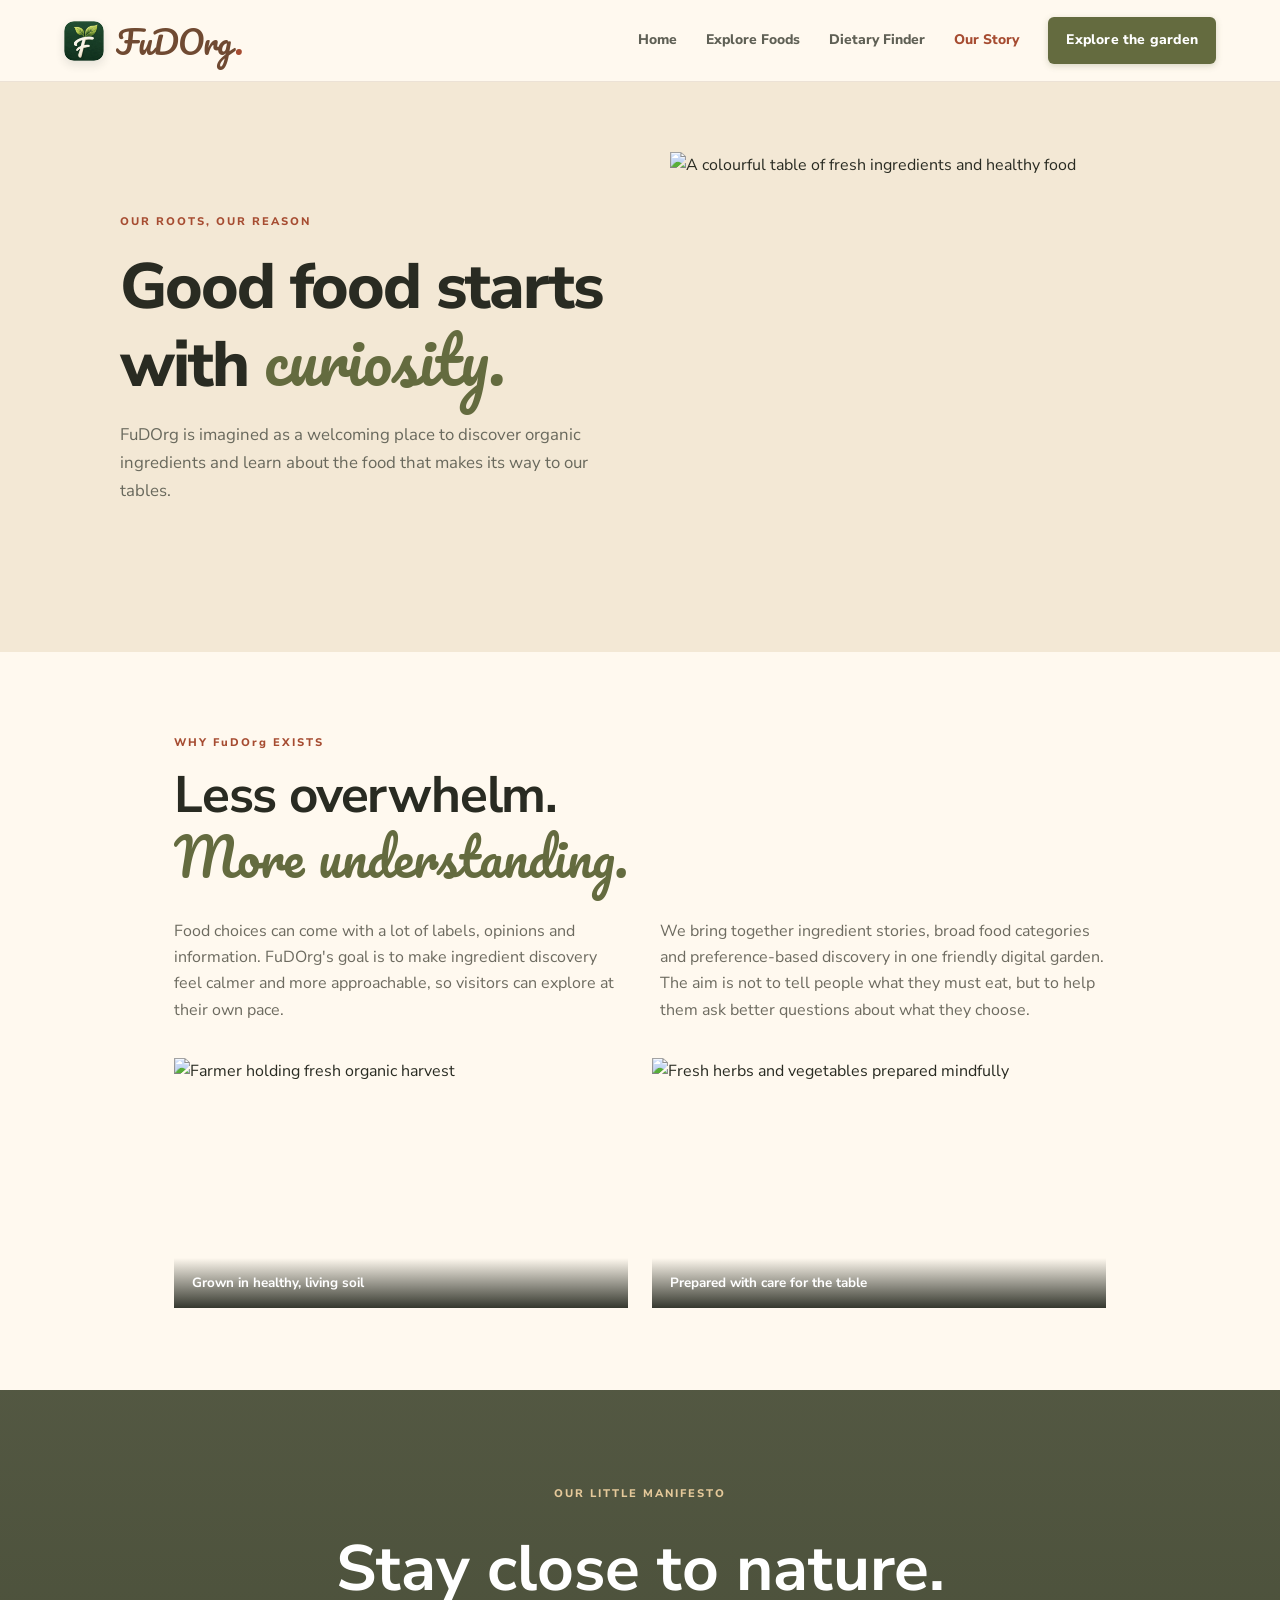
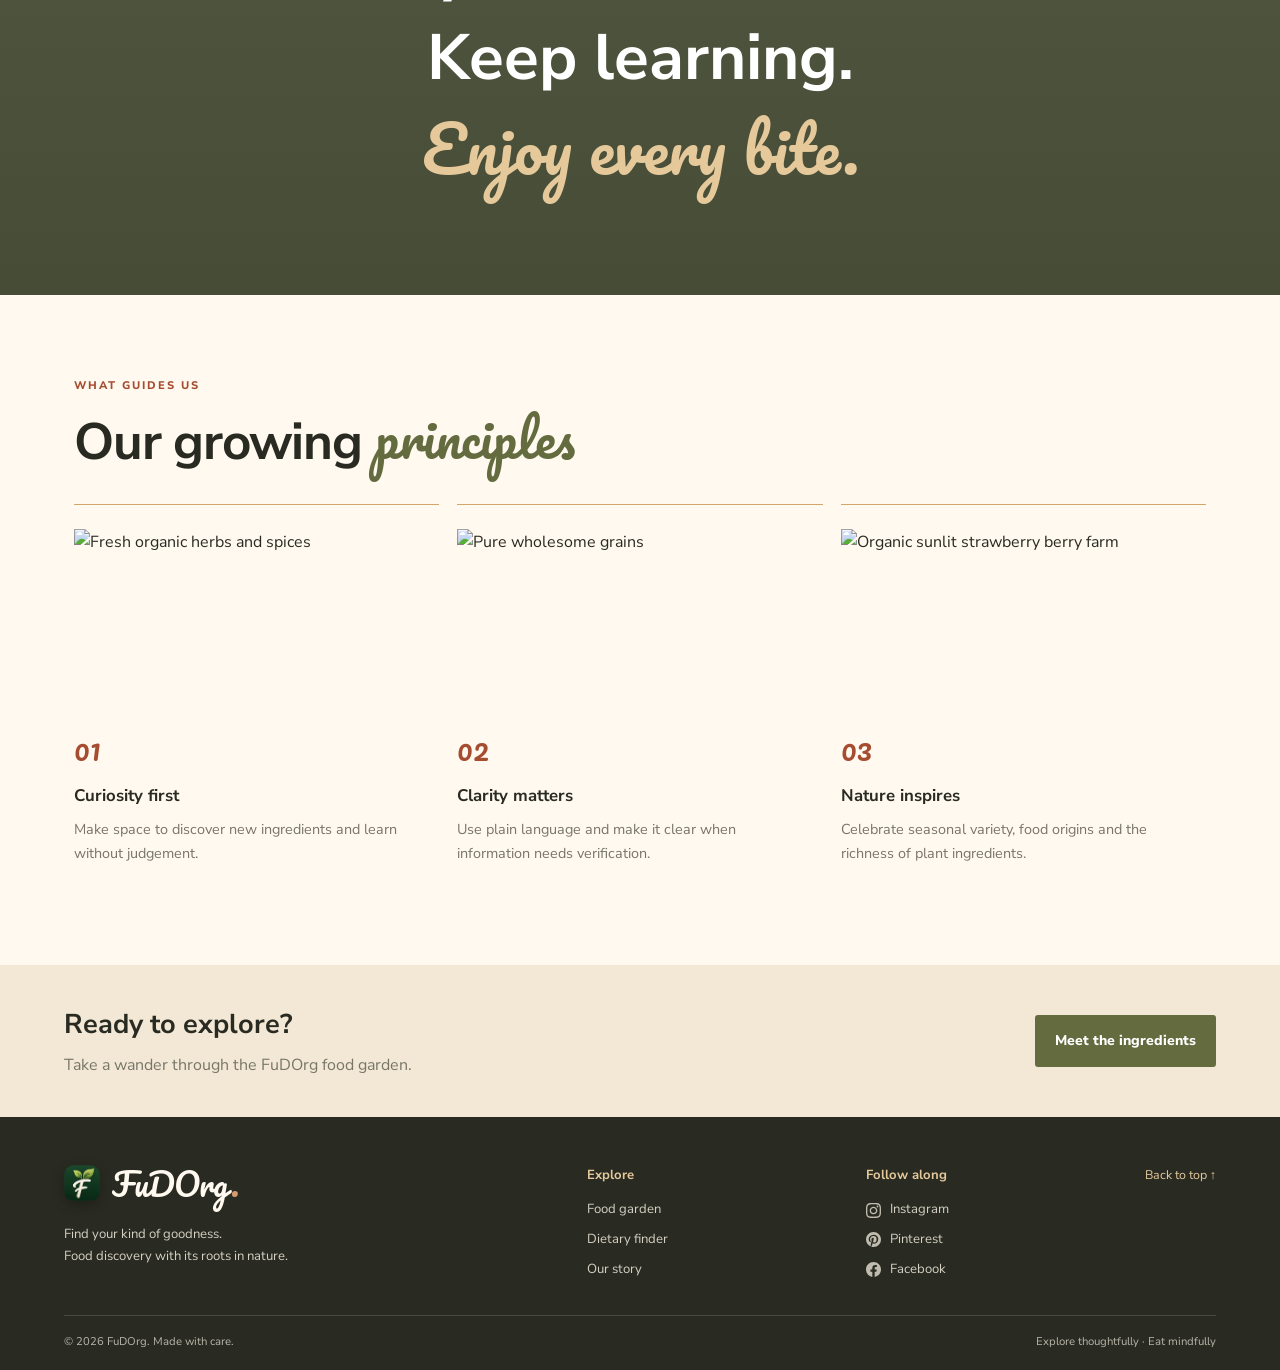
==== commit fb55b9cd: "imagespendibg" ====
--- a/about.html
+++ b/about.html
@@ -5,6 +5,8 @@
     <meta charset="utf-8">
     <meta name="viewport" content="width=device-width, initial-scale=1">
     <title>Our Story — FuDOrg</title>
+    <link rel="icon" type="image/png" href="assets/logo.png">
+    <link rel="apple-touch-icon" href="assets/logo.png">
     <link rel="preconnect" href="https://fonts.googleapis.com">
     <link
         href="https://fonts.googleapis.com/css2?family=Pacifico&family=Nunito+Sans:wght@400;500;600;700;800&display=swap"
@@ -13,7 +15,7 @@
 </head>
 
 <body>
-    <header class="site-header"><a class="brand" href="index.html">FuDOrg<span>.</span></a><button class="menu-toggle"
+    <header class="site-header"><a class="brand" href="index.html"><img src="assets/logo.png" alt="FuDOrg Logo" class="brand-logo"><span class="brand-text">FuDOrg<span class="brand-dot">.</span></span></a><button class="menu-toggle"
             aria-label="Toggle navigation">☰</button>
         <nav class="nav"><a href="index.html">Home</a><a href="explore.html">Explore Foods</a><a
                 href="dietary-finder.html">Dietary Finder</a><a class="active" href="about.html">Our Story</a><a
@@ -91,7 +93,7 @@
     </main>
     <footer class="site-footer">
         <div class="footer-top">
-            <div><a class="brand footer-brand" href="index.html">FuDOrg<span>.</span></a>
+            <div><a class="brand footer-brand" href="index.html"><img src="assets/logo.png" alt="FuDOrg Logo" class="brand-logo"><span class="brand-text">FuDOrg<span class="brand-dot">.</span></span></a>
                 <p>Find your kind of goodness.<br>Food discovery with its roots in nature.</p>
             </div>
             <div class="footer-links"><strong>Explore</strong><a href="explore.html">Food garden</a><a
--- a/assets/style.css
+++ b/assets/style.css
@@ -74,11 +74,39 @@
     font-size: 2rem;
     letter-spacing: -1px;
     color: var(--bark);
-    line-height: 1
-}
-
-.brand span {
-    color: var(--brick)
+    line-height: 1;
+    display: inline-flex;
+    align-items: center;
+    gap: 12px;
+    text-decoration: none;
+}
+
+.brand-logo {
+    width: 40px;
+    height: 40px;
+    object-fit: contain;
+    border-radius: 10px;
+    flex-shrink: 0;
+    display: inline-block;
+    box-shadow: 0 4px 10px rgba(44, 53, 40, .12);
+    transition: transform .25s ease, box-shadow .25s ease;
+}
+
+.brand:hover .brand-logo {
+    transform: rotate(-3deg) scale(1.05);
+    box-shadow: 0 6px 14px rgba(44, 53, 40, .2);
+}
+
+.brand-text {
+    color: var(--bark);
+    display: inline-block;
+    line-height: 1;
+}
+
+.brand .brand-dot,
+.brand > span:not(.brand-text),
+.brand-text span {
+    color: var(--brick);
 }
 
 .nav {
@@ -91,25 +119,34 @@
 
 .nav a:not(.nav-cta) {
     color: #5f6055;
-    transition: color .2s
-}
-
-.nav a:hover,
-.nav a.active {
-    color: var(--brick)
-}
-
-.nav-cta {
+    transition: color .2s ease;
+}
+
+.nav a:not(.nav-cta):hover,
+.nav a:not(.nav-cta).active {
+    color: var(--brick);
+}
+
+.nav-cta,
+.nav a.nav-cta {
     background: var(--olive);
-    color: white;
-    padding: 12px 17px;
-    border-radius: 3px;
-    transition: background .2s, transform .2s
-}
-
-.nav-cta:hover {
+    color: #ffffff !important;
+    padding: 12px 18px;
+    border-radius: 6px;
+    font-weight: 800;
+    letter-spacing: 0.2px;
+    box-shadow: 0 2px 6px rgba(100, 107, 63, .25);
+    transition: background .2s ease, transform .2s ease, color .2s ease, box-shadow .2s ease;
+}
+
+.nav-cta:hover,
+.nav a.nav-cta:hover,
+.nav-cta:focus-visible,
+.nav a.nav-cta:focus-visible {
     background: var(--bark);
-    transform: translateY(-2px)
+    color: #ffffff !important;
+    transform: translateY(-2px);
+    box-shadow: 0 4px 14px rgba(41, 43, 34, .25);
 }
 
 .menu-toggle {
@@ -568,11 +605,25 @@
 
 .footer-brand {
     color: var(--cream);
-    display: inline-block
-}
-
-.footer-brand span {
-    color: #d69a6f
+    display: inline-flex;
+    align-items: center;
+    gap: 12px;
+}
+
+.footer-brand .brand-logo {
+    width: 36px;
+    height: 36px;
+    box-shadow: 0 4px 12px rgba(0, 0, 0, .25);
+}
+
+.footer-brand .brand-text {
+    color: var(--cream);
+}
+
+.footer-brand .brand-dot,
+.footer-brand .brand-text span,
+.footer-brand > span:not(.brand-text) {
+    color: #d69a6f;
 }
 
 .footer-top>div:first-child p {
@@ -1576,7 +1627,13 @@
     }
 
     .brand {
-        font-size: 1.8rem
+        font-size: 1.7rem;
+        gap: 9px;
+    }
+
+    .brand-logo {
+        width: 32px;
+        height: 32px;
     }
 
     .menu-toggle {
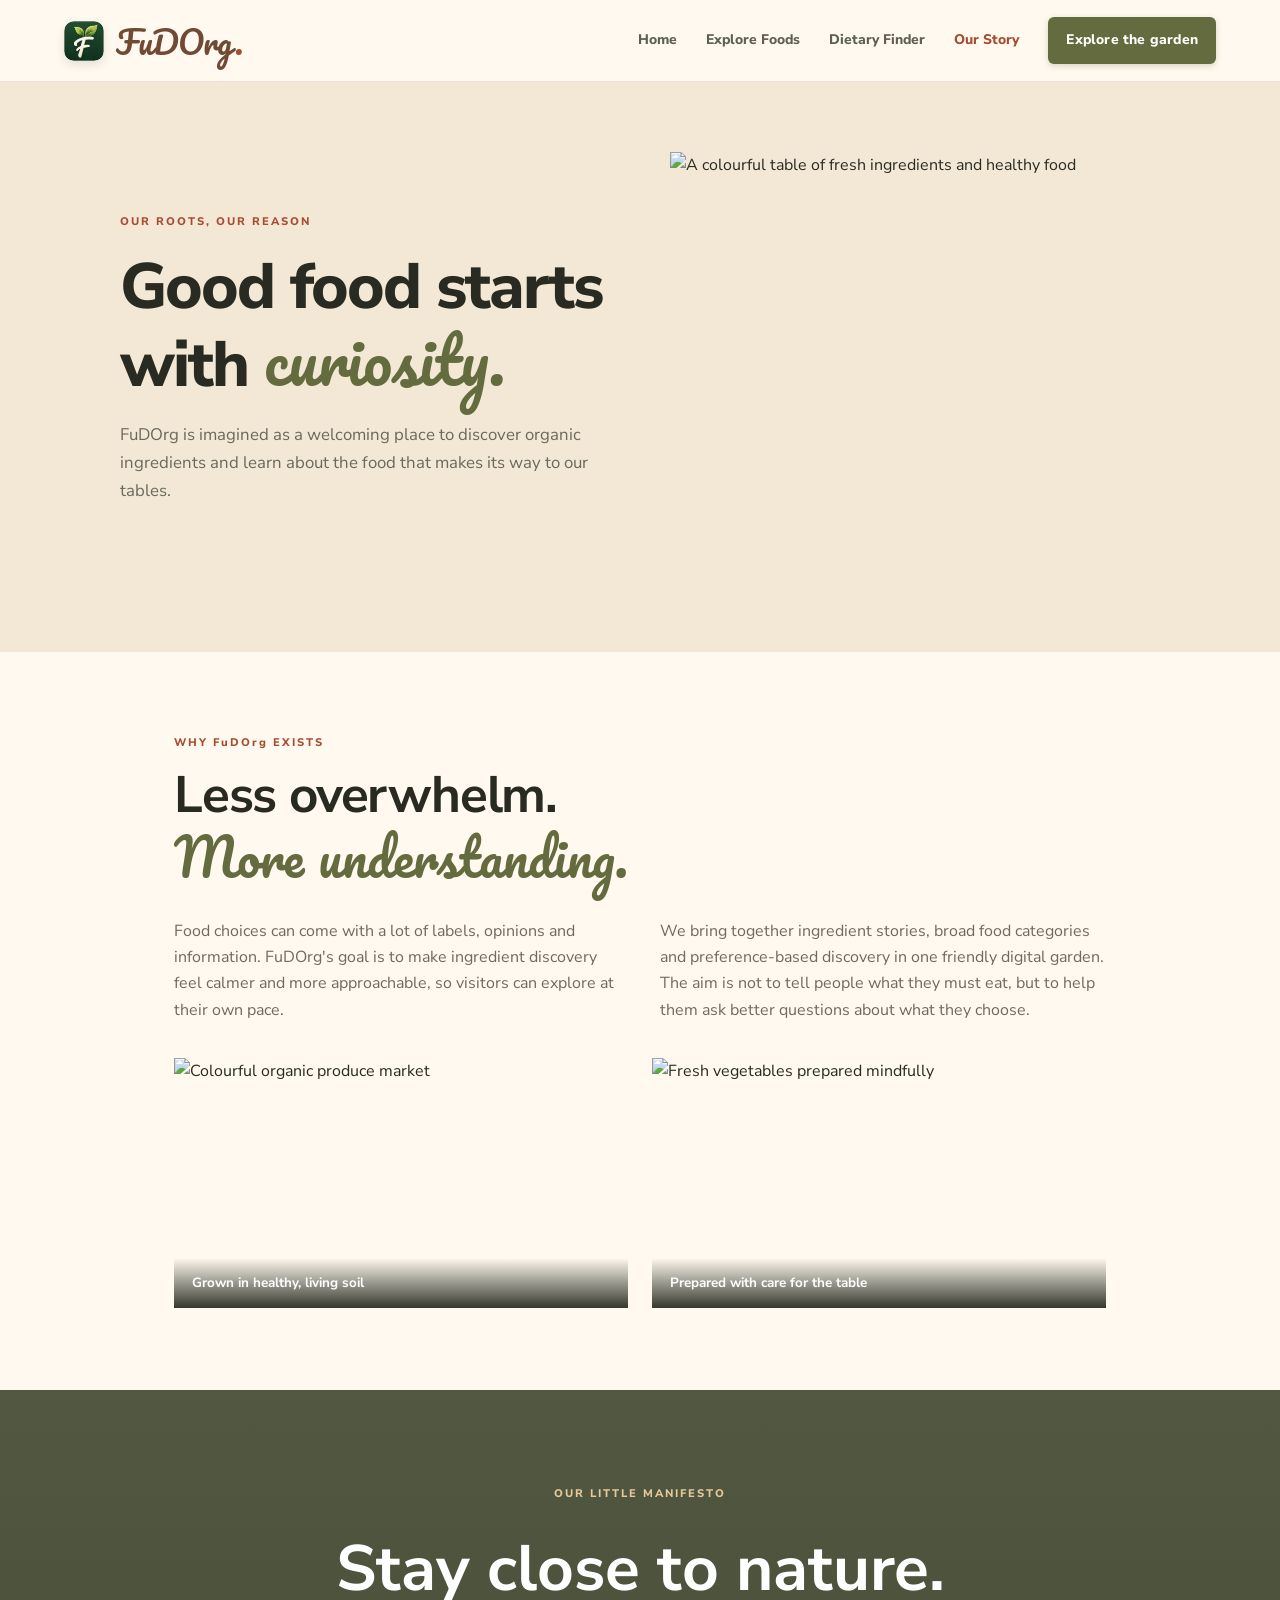
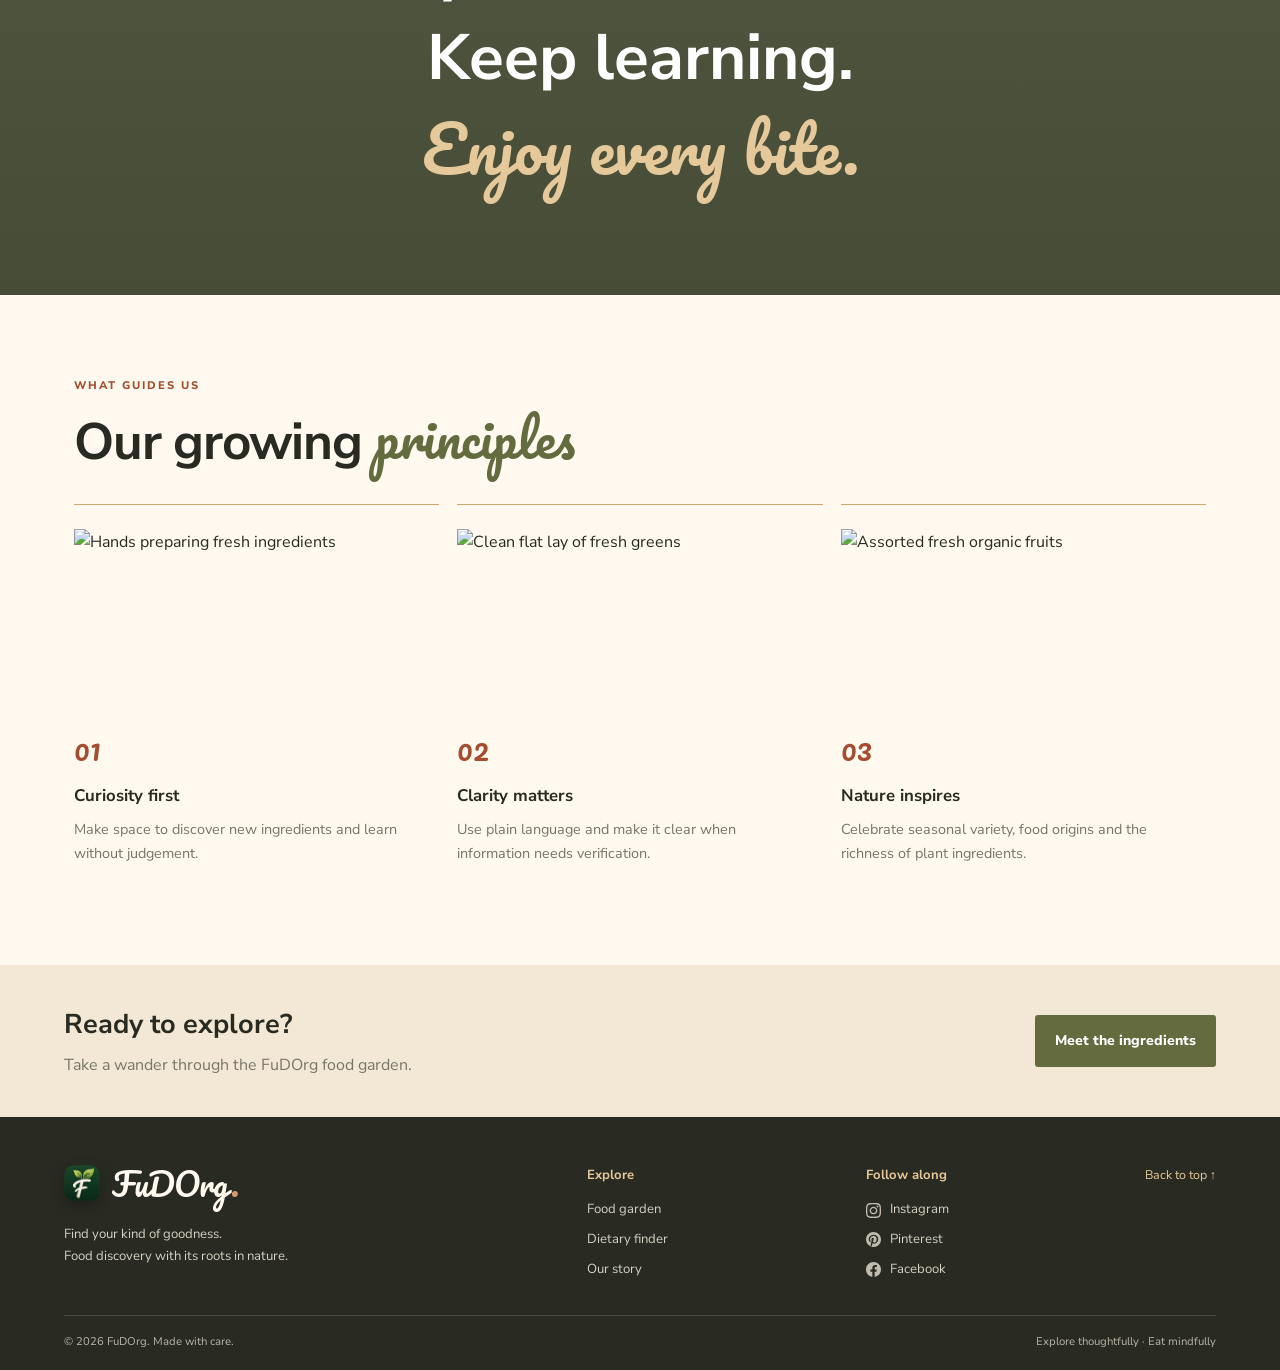
==== commit 1fa20d0e: "images" ====
--- a/about.html
+++ b/about.html
@@ -43,11 +43,11 @@
             </div>
             <div class="story-gallery">
                 <div class="story-photo-card">
-                    <img src="https://images.unsplash.com/photo-1595974482597-4b8da8879bc5?auto=format&fit=crop&w=800&q=80" alt="Farmer holding fresh organic harvest" loading="lazy">
+                    <img src="https://images.unsplash.com/photo-1488459716781-31db52582fe9?auto=format&fit=crop&w=800&q=80" alt="Colourful organic produce market" loading="lazy">
                     <span>Grown in healthy, living soil</span>
                 </div>
                 <div class="story-photo-card">
-                    <img src="https://images.unsplash.com/photo-1556910103-1c02745aae4d?auto=format&fit=crop&w=800&q=80" alt="Fresh herbs and vegetables prepared mindfully" loading="lazy">
+                    <img src="https://images.unsplash.com/photo-1466637574441-749b8f19452f?auto=format&fit=crop&w=800&q=80" alt="Fresh vegetables prepared mindfully" loading="lazy">
                     <span>Prepared with care for the table</span>
                 </div>
             </div>
@@ -65,19 +65,19 @@
             </div>
             <div class="value-grid">
                 <article>
-                    <img class="value-card-img" src="https://images.unsplash.com/photo-1506484381205-f7945653044d?auto=format&fit=crop&w=600&q=80" alt="Fresh organic herbs and spices" loading="lazy">
+                    <img class="value-card-img" src="https://images.unsplash.com/photo-1507048331197-7d4ac70811cf?auto=format&fit=crop&w=600&q=80" alt="Hands preparing fresh ingredients" loading="lazy">
                     <span>01</span>
                     <h3>Curiosity first</h3>
                     <p>Make space to discover new ingredients and learn without judgement.</p>
                 </article>
                 <article>
-                    <img class="value-card-img" src="https://images.unsplash.com/photo-1586201375761-83865001e31c?auto=format&fit=crop&w=600&q=80" alt="Pure wholesome grains" loading="lazy">
+                    <img class="value-card-img" src="https://images.unsplash.com/photo-1543362906-acfc16c67564?auto=format&fit=crop&w=600&q=80" alt="Clean flat lay of fresh greens" loading="lazy">
                     <span>02</span>
                     <h3>Clarity matters</h3>
                     <p>Use plain language and make it clear when information needs verification.</p>
                 </article>
                 <article>
-                    <img class="value-card-img" src="https://images.unsplash.com/photo-1464226184884-fa280b87c399?auto=format&fit=crop&w=600&q=80" alt="Organic sunlit strawberry berry farm" loading="lazy">
+                    <img class="value-card-img" src="https://images.unsplash.com/photo-1610832958506-aa56368176cf?auto=format&fit=crop&w=600&q=80" alt="Assorted fresh organic fruits" loading="lazy">
                     <span>03</span>
                     <h3>Nature inspires</h3>
                     <p>Celebrate seasonal variety, food origins and the richness of plant ingredients.</p>
--- a/assets/style.css
+++ b/assets/style.css
@@ -716,7 +716,7 @@
 
 .page-hero-green {
     background: linear-gradient(180deg, rgba(35, 38, 26, 0.78) 0%, rgba(70, 78, 42, 0.88) 100%),
-                url('https://images.unsplash.com/photo-1542838132-92c53300491e?auto=format&fit=crop&w=1600&q=80') center/cover no-repeat;
+                url('https://images.unsplash.com/photo-1550989460-0adf9ea622e2?auto=format&fit=crop&w=1600&q=80') center/cover no-repeat;
     color: white
 }
 
@@ -734,7 +734,7 @@
 
 .page-hero-cream {
     background: linear-gradient(rgba(255, 249, 239, 0.92), rgba(255, 249, 239, 0.94)),
-                url('https://images.unsplash.com/photo-1512621776951-a57141f2eefd?auto=format&fit=crop&w=1600&q=80') center/cover no-repeat
+                url('https://images.unsplash.com/photo-1425934398893-310a009a77f9?auto=format&fit=crop&w=1600&q=80') center/cover no-repeat
 }
 
 .search-bar {
